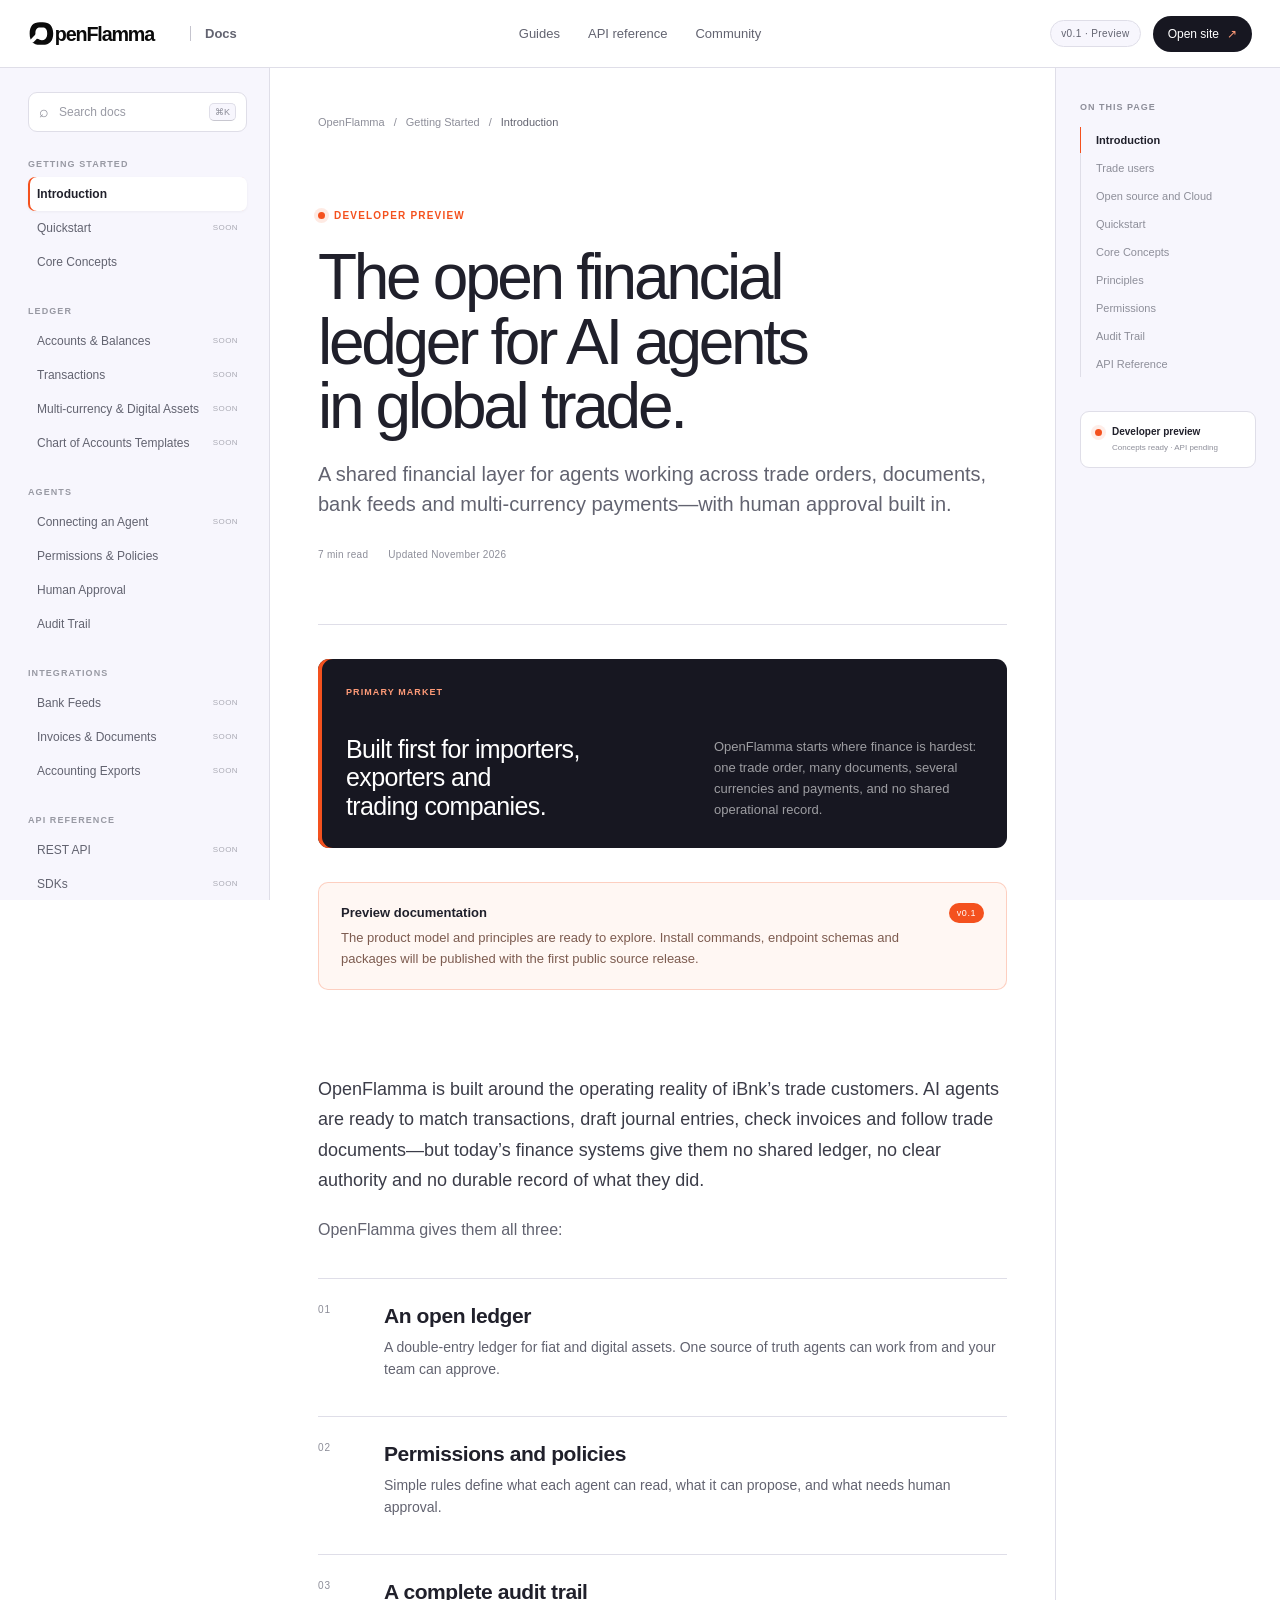
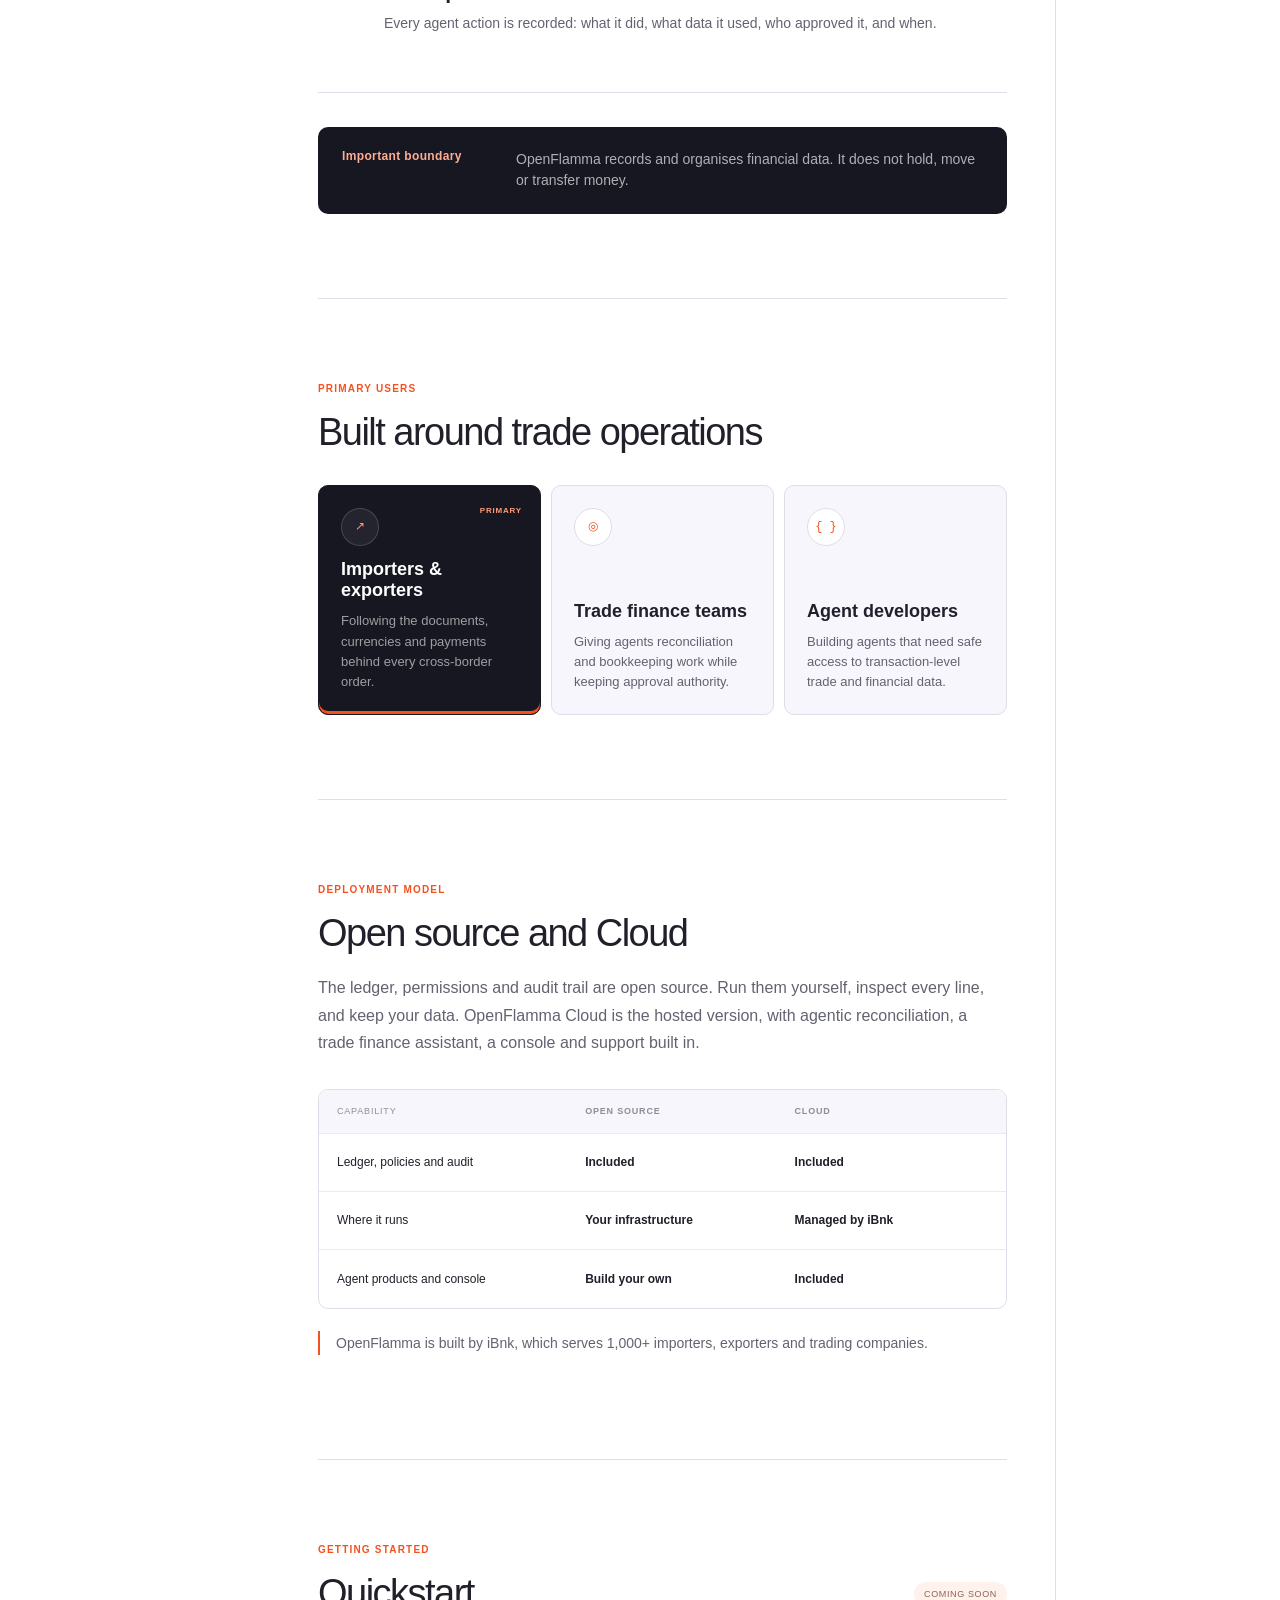
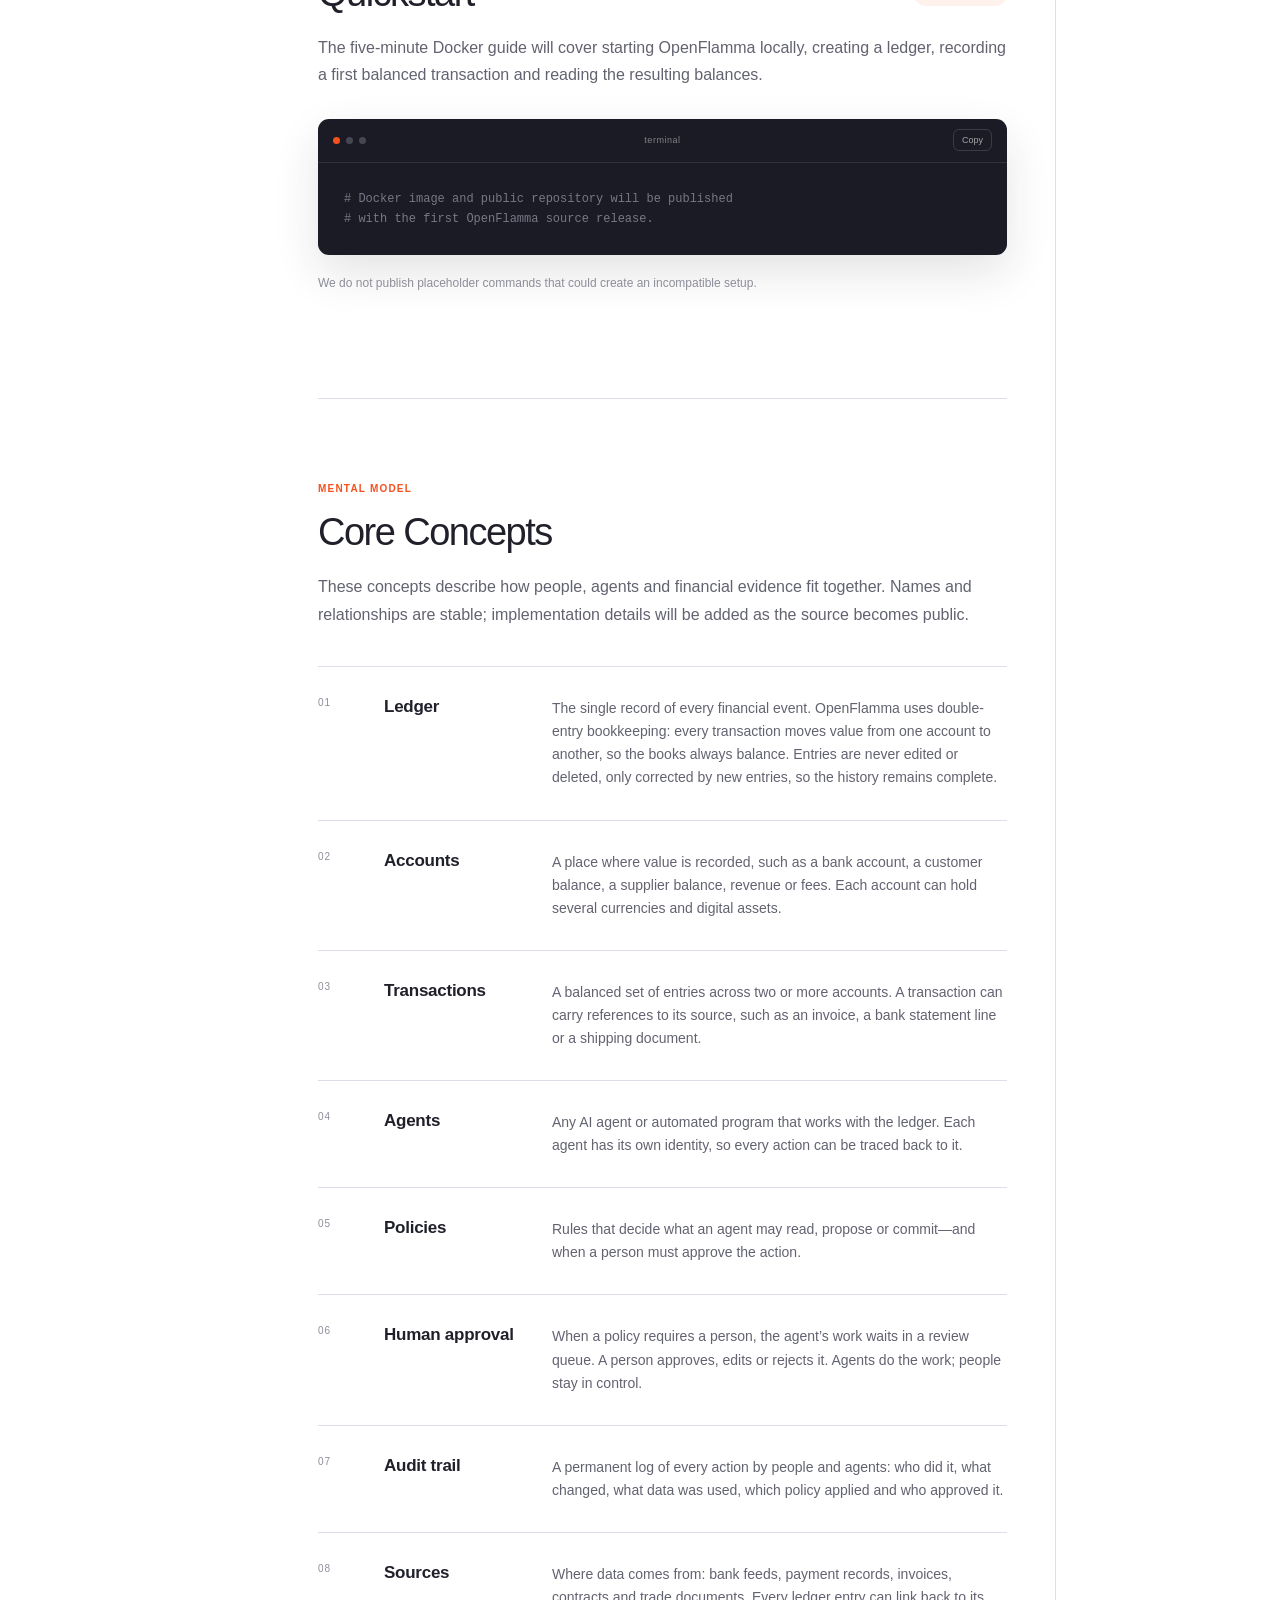
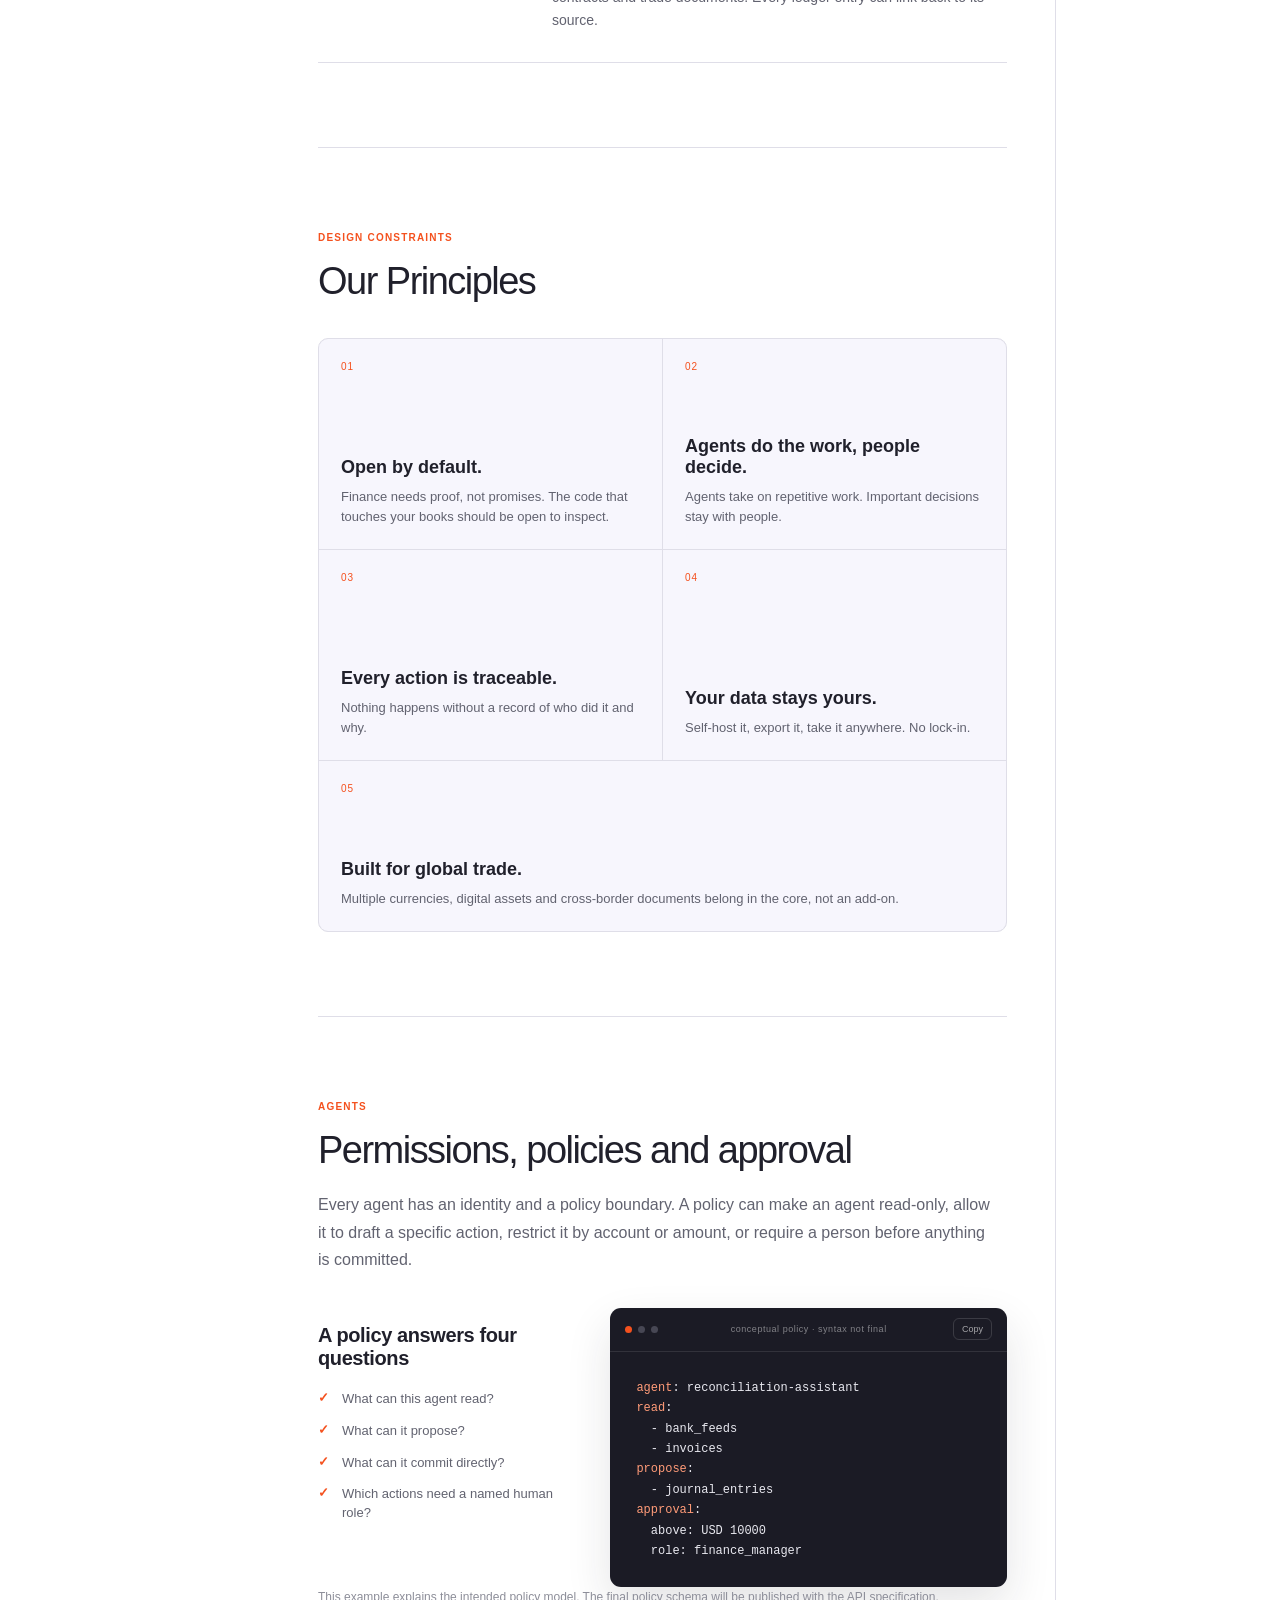
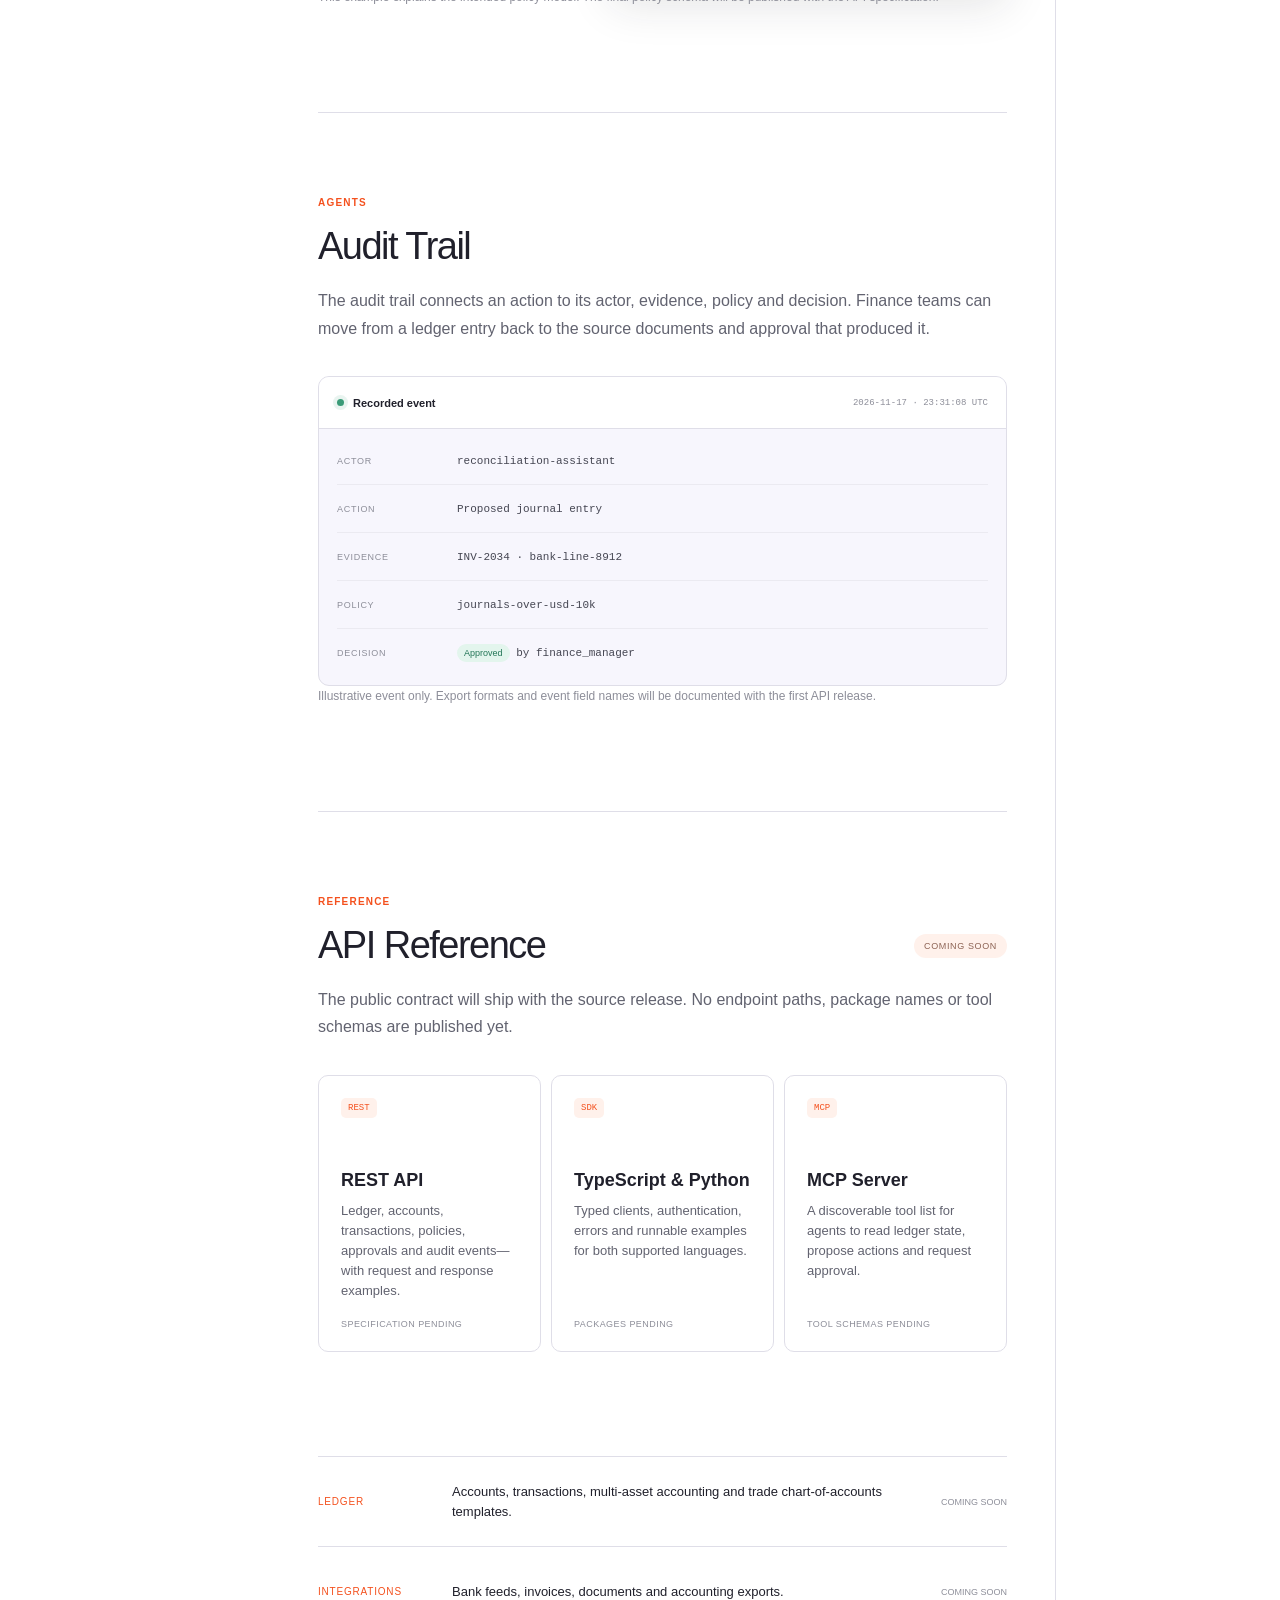
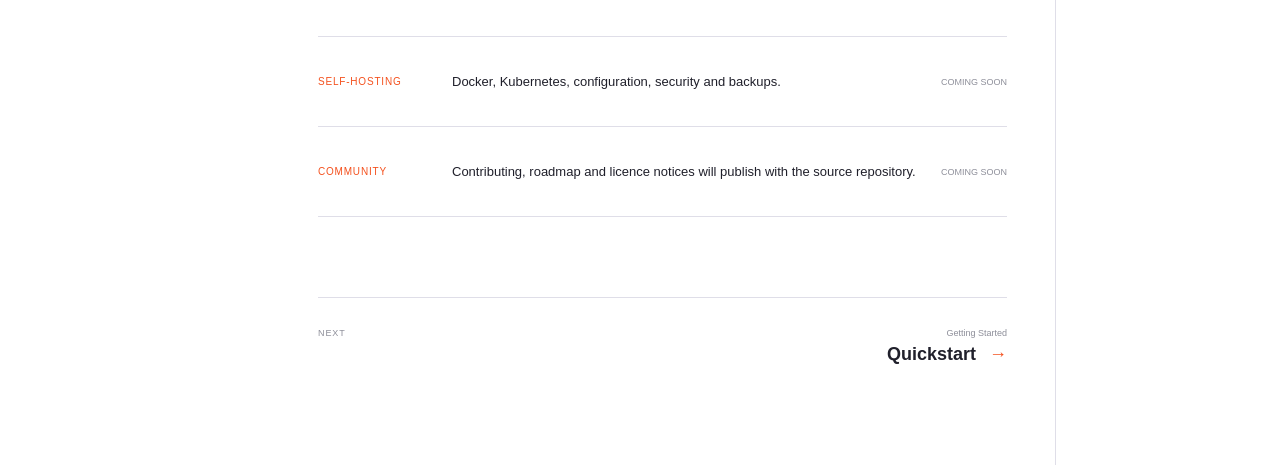
==== docs/index.html @ df3620f3 "Add files via upload" ====
<!doctype html>
<html lang="en">
<head>
  <meta charset="utf-8" />
  <meta name="viewport" content="width=device-width, initial-scale=1" />
  <meta name="description" content="OpenFlamma developer documentation for AI agents in global trade: ledger concepts, permissions, audit trails and upcoming API references." />
  <meta name="theme-color" content="#f7f6fd" />
  <title>OpenFlamma Docs — The open financial ledger for AI agents in global trade</title>
  <link rel="icon" href="../assets/openflamma-mark.svg" type="image/svg+xml" />
  <link rel="stylesheet" href="docs.css" />
</head>
<body>
  <a class="skip-link" href="#docs-main">Skip to documentation</a>

  <header class="docs-header">
    <div class="docs-brand">
      <a href="../index.html" aria-label="OpenFlamma home"><img src="../assets/openflamma-logo-black.svg" alt="OpenFlamma" /></a>
      <span>Docs</span>
    </div>
    <nav aria-label="Documentation shortcuts">
      <a href="#introduction">Guides</a>
      <a href="#api-reference">API reference</a>
      <a href="#community-note">Community</a>
    </nav>
    <div class="header-actions">
      <span class="version-pill">v0.1 · Preview</span>
      <a class="site-link" href="../index.html">Open site <span>↗</span></a>
      <button class="sidebar-toggle" type="button" aria-controls="docs-sidebar" aria-expanded="false" aria-label="Open documentation navigation"><i></i><i></i></button>
    </div>
  </header>

  <div class="docs-layout">
    <aside class="docs-sidebar" id="docs-sidebar" aria-label="Documentation navigation">
      <label class="docs-search"><span aria-hidden="true">⌕</span><input type="search" placeholder="Search docs" aria-label="Search documentation navigation" data-docs-search /><kbd>⌘K</kbd></label>
      <nav class="sidebar-nav">
        <section>
          <h2>Getting Started</h2>
          <a class="is-active" href="#introduction" data-search-item>Introduction</a>
          <a href="#quickstart" data-search-item>Quickstart <small>Soon</small></a>
          <a href="#core-concepts" data-search-item>Core Concepts</a>
        </section>
        <section>
          <h2>Ledger</h2>
          <a href="#ledger" data-search-item>Accounts &amp; Balances <small>Soon</small></a>
          <a href="#ledger" data-search-item>Transactions <small>Soon</small></a>
          <a href="#ledger" data-search-item>Multi-currency &amp; Digital Assets <small>Soon</small></a>
          <a href="#ledger" data-search-item>Chart of Accounts Templates <small>Soon</small></a>
        </section>
        <section>
          <h2>Agents</h2>
          <a href="#permissions" data-search-item>Connecting an Agent <small>Soon</small></a>
          <a href="#permissions" data-search-item>Permissions &amp; Policies</a>
          <a href="#permissions" data-search-item>Human Approval</a>
          <a href="#audit-trail" data-search-item>Audit Trail</a>
        </section>
        <section>
          <h2>Integrations</h2>
          <a href="#integrations" data-search-item>Bank Feeds <small>Soon</small></a>
          <a href="#integrations" data-search-item>Invoices &amp; Documents <small>Soon</small></a>
          <a href="#integrations" data-search-item>Accounting Exports <small>Soon</small></a>
        </section>
        <section>
          <h2>API Reference</h2>
          <a href="#api-reference" data-search-item>REST API <small>Soon</small></a>
          <a href="#api-reference" data-search-item>SDKs <small>Soon</small></a>
          <a href="#api-reference" data-search-item>MCP Server <small>Soon</small></a>
        </section>
        <section>
          <h2>Self-Hosting</h2>
          <a href="#self-hosting" data-search-item>Deployment <small>Soon</small></a>
          <a href="#self-hosting" data-search-item>Configuration <small>Soon</small></a>
          <a href="#self-hosting" data-search-item>Security <small>Soon</small></a>
        </section>
        <section id="community">
          <h2>Community</h2>
          <a href="#community-note" data-search-item>Contributing <small>Soon</small></a>
          <a href="#community-note" data-search-item>Roadmap <small>Soon</small></a>
          <a href="#community-note" data-search-item>License <small>Soon</small></a>
        </section>
      </nav>
      <p class="search-empty" hidden>No matching pages.</p>
    </aside>

    <main class="docs-main" id="docs-main">
      <article class="docs-article">
        <div class="breadcrumbs"><a href="../index.html">OpenFlamma</a><span>/</span><span>Getting Started</span><span>/</span><strong>Introduction</strong></div>

        <header class="article-hero" id="introduction">
          <div class="hero-label"><span></span> Developer preview</div>
          <h1>The open financial ledger for AI agents in global trade.</h1>
          <p>A shared financial layer for agents working across trade orders, documents, bank feeds and multi-currency payments—with human approval built in.</p>
          <div class="article-meta"><span>7 min read</span><span>Updated November 2026</span></div>
        </header>

        <aside class="trade-position" aria-label="Primary market">
          <div><span>Primary market</span><strong>Built first for importers, exporters and trading companies.</strong></div>
          <p>OpenFlamma starts where finance is hardest: one trade order, many documents, several currencies and payments, and no shared operational record.</p>
        </aside>

        <aside class="preview-note" aria-label="Preview status">
          <div><strong>Preview documentation</strong><p>The product model and principles are ready to explore. Install commands, endpoint schemas and packages will be published with the first public source release.</p></div>
          <span>v0.1</span>
        </aside>

        <section class="prose-section">
          <p class="lead">OpenFlamma is built around the operating reality of iBnk’s trade customers. AI agents are ready to match transactions, draft journal entries, check invoices and follow trade documents—but today’s finance systems give them no shared ledger, no clear authority and no durable record of what they did.</p>
          <p>OpenFlamma gives them all three:</p>
          <div class="feature-list">
            <article><span>01</span><div><h2>An open ledger</h2><p>A double-entry ledger for fiat and digital assets. One source of truth agents can work from and your team can approve.</p></div></article>
            <article><span>02</span><div><h2>Permissions and policies</h2><p>Simple rules define what each agent can read, what it can propose, and what needs human approval.</p></div></article>
            <article><span>03</span><div><h2>A complete audit trail</h2><p>Every agent action is recorded: what it did, what data it used, who approved it, and when.</p></div></article>
          </div>
          <aside class="boundary-note"><strong>Important boundary</strong><p>OpenFlamma records and organises financial data. It does not hold, move or transfer money.</p></aside>
        </section>

        <section class="prose-section" id="who-its-for">
          <div class="section-kicker">Primary users</div>
          <h2>Built around trade operations</h2>
          <div class="audience-grid">
            <article><span>↗</span><h3>Importers &amp; exporters</h3><p>Following the documents, currencies and payments behind every cross-border order.</p></article>
            <article><span>◎</span><h3>Trade finance teams</h3><p>Giving agents reconciliation and bookkeeping work while keeping approval authority.</p></article>
            <article><span>{ }</span><h3>Agent developers</h3><p>Building agents that need safe access to transaction-level trade and financial data.</p></article>
          </div>
        </section>

        <section class="prose-section" id="open-source-cloud">
          <div class="section-kicker">Deployment model</div>
          <h2>Open source and Cloud</h2>
          <p>The ledger, permissions and audit trail are open source. Run them yourself, inspect every line, and keep your data. OpenFlamma Cloud is the hosted version, with agentic reconciliation, a trade finance assistant, a console and support built in.</p>
          <div class="compare-table" role="table" aria-label="Open source and Cloud comparison">
            <div class="compare-head" role="row"><span role="columnheader">Capability</span><strong role="columnheader">Open source</strong><strong role="columnheader">Cloud</strong></div>
            <div role="row"><span role="cell">Ledger, policies and audit</span><b role="cell">Included</b><b role="cell">Included</b></div>
            <div role="row"><span role="cell">Where it runs</span><b role="cell">Your infrastructure</b><b role="cell">Managed by iBnk</b></div>
            <div role="row"><span role="cell">Agent products and console</span><b role="cell">Build your own</b><b role="cell">Included</b></div>
          </div>
          <p class="origin-note">OpenFlamma is built by iBnk, which serves 1,000+ importers, exporters and trading companies.</p>
        </section>

        <section class="prose-section coming-section" id="quickstart">
          <div class="section-kicker">Getting Started</div>
          <div class="heading-with-status"><h2>Quickstart</h2><span>Coming soon</span></div>
          <p>The five-minute Docker guide will cover starting OpenFlamma locally, creating a ledger, recording a first balanced transaction and reading the resulting balances.</p>
          <div class="code-window">
            <div class="code-topbar"><span><i></i><i></i><i></i></span><small>terminal</small><button type="button" data-copy-code>Copy</button></div>
            <pre><code><span class="code-comment"># Docker image and public repository will be published</span>
<span class="code-comment"># with the first OpenFlamma source release.</span></code></pre>
          </div>
          <p class="inline-note">We do not publish placeholder commands that could create an incompatible setup.</p>
        </section>

        <section class="prose-section" id="core-concepts">
          <div class="section-kicker">Mental model</div>
          <h2>Core Concepts</h2>
          <p>These concepts describe how people, agents and financial evidence fit together. Names and relationships are stable; implementation details will be added as the source becomes public.</p>
          <div class="concept-list">
            <article><span>01</span><div><h3>Ledger</h3><p>The single record of every financial event. OpenFlamma uses double-entry bookkeeping: every transaction moves value from one account to another, so the books always balance. Entries are never edited or deleted, only corrected by new entries, so the history remains complete.</p></div></article>
            <article><span>02</span><div><h3>Accounts</h3><p>A place where value is recorded, such as a bank account, a customer balance, a supplier balance, revenue or fees. Each account can hold several currencies and digital assets.</p></div></article>
            <article><span>03</span><div><h3>Transactions</h3><p>A balanced set of entries across two or more accounts. A transaction can carry references to its source, such as an invoice, a bank statement line or a shipping document.</p></div></article>
            <article><span>04</span><div><h3>Agents</h3><p>Any AI agent or automated program that works with the ledger. Each agent has its own identity, so every action can be traced back to it.</p></div></article>
            <article><span>05</span><div><h3>Policies</h3><p>Rules that decide what an agent may read, propose or commit—and when a person must approve the action.</p></div></article>
            <article><span>06</span><div><h3>Human approval</h3><p>When a policy requires a person, the agent’s work waits in a review queue. A person approves, edits or rejects it. Agents do the work; people stay in control.</p></div></article>
            <article><span>07</span><div><h3>Audit trail</h3><p>A permanent log of every action by people and agents: who did it, what changed, what data was used, which policy applied and who approved it.</p></div></article>
            <article><span>08</span><div><h3>Sources</h3><p>Where data comes from: bank feeds, payment records, invoices, contracts and trade documents. Every ledger entry can link back to its source.</p></div></article>
          </div>
        </section>

        <section class="prose-section" id="principles">
          <div class="section-kicker">Design constraints</div>
          <h2>Our Principles</h2>
          <ol class="principles-list">
            <li><span>01</span><div><h3>Open by default.</h3><p>Finance needs proof, not promises. The code that touches your books should be open to inspect.</p></div></li>
            <li><span>02</span><div><h3>Agents do the work, people decide.</h3><p>Agents take on repetitive work. Important decisions stay with people.</p></div></li>
            <li><span>03</span><div><h3>Every action is traceable.</h3><p>Nothing happens without a record of who did it and why.</p></div></li>
            <li><span>04</span><div><h3>Your data stays yours.</h3><p>Self-host it, export it, take it anywhere. No lock-in.</p></div></li>
            <li><span>05</span><div><h3>Built for global trade.</h3><p>Multiple currencies, digital assets and cross-border documents belong in the core, not an add-on.</p></div></li>
          </ol>
        </section>

        <section class="prose-section" id="permissions">
          <div class="section-kicker">Agents</div>
          <h2>Permissions, policies and approval</h2>
          <p>Every agent has an identity and a policy boundary. A policy can make an agent read-only, allow it to draft a specific action, restrict it by account or amount, or require a person before anything is committed.</p>
          <div class="policy-layout">
            <div><h3>A policy answers four questions</h3><ul class="check-list"><li>What can this agent read?</li><li>What can it propose?</li><li>What can it commit directly?</li><li>Which actions need a named human role?</li></ul></div>
            <div class="code-window policy-code">
              <div class="code-topbar"><span><i></i><i></i><i></i></span><small>conceptual policy · syntax not final</small><button type="button" data-copy-code>Copy</button></div>
              <pre><code><span class="code-key">agent</span>: reconciliation-assistant
<span class="code-key">read</span>:
  - bank_feeds
  - invoices
<span class="code-key">propose</span>:
  - journal_entries
<span class="code-key">approval</span>:
  above: USD 10000
  role: finance_manager</code></pre>
            </div>
          </div>
          <p class="inline-note">This example explains the intended policy model. The final policy schema will be published with the API specification.</p>
        </section>

        <section class="prose-section" id="audit-trail">
          <div class="section-kicker">Agents</div>
          <h2>Audit Trail</h2>
          <p>The audit trail connects an action to its actor, evidence, policy and decision. Finance teams can move from a ledger entry back to the source documents and approval that produced it.</p>
          <div class="audit-event" aria-label="Illustrative audit event">
            <div class="audit-event-head"><span><i></i> Recorded event</span><time>2026-11-17 · 23:31:08 UTC</time></div>
            <dl>
              <div><dt>Actor</dt><dd>reconciliation-assistant</dd></div>
              <div><dt>Action</dt><dd>Proposed journal entry</dd></div>
              <div><dt>Evidence</dt><dd>INV-2034 · bank-line-8912</dd></div>
              <div><dt>Policy</dt><dd>journals-over-usd-10k</dd></div>
              <div><dt>Decision</dt><dd><span>Approved</span> by finance_manager</dd></div>
            </dl>
          </div>
          <p class="inline-note">Illustrative event only. Export formats and event field names will be documented with the first API release.</p>
        </section>

        <section class="prose-section coming-section" id="api-reference">
          <div class="section-kicker">Reference</div>
          <div class="heading-with-status"><h2>API Reference</h2><span>Coming soon</span></div>
          <p>The public contract will ship with the source release. No endpoint paths, package names or tool schemas are published yet.</p>
          <div class="reference-grid">
            <article><span>REST</span><h3>REST API</h3><p>Ledger, accounts, transactions, policies, approvals and audit events—with request and response examples.</p><small>Specification pending</small></article>
            <article><span>SDK</span><h3>TypeScript &amp; Python</h3><p>Typed clients, authentication, errors and runnable examples for both supported languages.</p><small>Packages pending</small></article>
            <article><span>MCP</span><h3>MCP Server</h3><p>A discoverable tool list for agents to read ledger state, propose actions and request approval.</p><small>Tool schemas pending</small></article>
          </div>
        </section>

        <section class="future-index" aria-label="Upcoming documentation">
          <div id="ledger"><span>Ledger</span><strong>Accounts, transactions, multi-asset accounting and trade chart-of-accounts templates.</strong><small>Coming soon</small></div>
          <div id="integrations"><span>Integrations</span><strong>Bank feeds, invoices, documents and accounting exports.</strong><small>Coming soon</small></div>
          <div id="self-hosting"><span>Self-Hosting</span><strong>Docker, Kubernetes, configuration, security and backups.</strong><small>Coming soon</small></div>
          <div id="community-note"><span>Community</span><strong>Contributing, roadmap and licence notices will publish with the source repository.</strong><small>Coming soon</small></div>
        </section>

        <nav class="article-next" aria-label="Next documentation page"><span>Next</span><a href="#quickstart"><small>Getting Started</small><strong>Quickstart <b>→</b></strong></a></nav>
      </article>
    </main>

    <aside class="page-toc" aria-label="On this page">
      <h2>On this page</h2>
      <nav><a class="is-active" href="#introduction">Introduction</a><a href="#who-its-for">Trade users</a><a href="#open-source-cloud">Open source and Cloud</a><a href="#quickstart">Quickstart</a><a href="#core-concepts">Core Concepts</a><a href="#principles">Principles</a><a href="#permissions">Permissions</a><a href="#audit-trail">Audit Trail</a><a href="#api-reference">API Reference</a></nav>
      <div class="toc-status"><span></span><div><strong>Developer preview</strong><small>Concepts ready · API pending</small></div></div>
    </aside>
  </div>

  <script src="docs.js"></script>
</body>
</html>
---- docs/docs.css ----
:root {
  --ink:#20202b;
  --subdued:#626370;
  --muted:#8d8e99;
  --line:#dfdee8;
  --line-soft:#ebeaf1;
  --paper:#ffffff;
  --wash:#f7f6fd;
  --panel:#f0eff7;
  --night:#171721;
  --orange:#f4511e;
  --green:#3b9b78;
  --max:1480px;
  --header:68px;
  --ease:cubic-bezier(.2,0,0,1);
}

* { box-sizing:border-box; }
html { scroll-behavior:smooth; scroll-padding-top:92px; }
body { margin:0; color:var(--ink); background:var(--paper); font-family:Inter,"Helvetica Neue",Arial,sans-serif; -webkit-font-smoothing:antialiased; }
a { color:inherit; text-decoration:none; }
button,input { font:inherit; }
img { display:block; max-width:100%; }
.skip-link { position:fixed; z-index:1000; left:18px; top:-70px; padding:10px 16px; color:white; background:var(--night); border-radius:8px; transition:top .2s; }
.skip-link:focus { top:12px; }
a:focus-visible,button:focus-visible,input:focus-visible { outline:2px solid var(--orange); outline-offset:3px; }

.docs-header { position:sticky; z-index:100; top:0; height:var(--header); padding:0 28px; display:grid; grid-template-columns:1fr auto 1fr; align-items:center; border-bottom:1px solid var(--line); background:rgba(255,255,255,.92); backdrop-filter:blur(18px); }
.docs-brand { display:flex; align-items:center; gap:14px; }
.docs-brand a { display:block; }
.docs-brand img { width:148px; }
.docs-brand > span { padding-left:14px; border-left:1px solid #c5c4ce; color:var(--subdued); font-size:13px; font-weight:550; }
.docs-header > nav { display:flex; align-items:center; gap:28px; color:var(--subdued); font-size:13px; }
.docs-header > nav a { transition:color .18s; }
.docs-header > nav a:hover { color:var(--ink); }
.header-actions { justify-self:end; display:flex; align-items:center; gap:12px; }
.version-pill { padding:7px 10px; border:1px solid var(--line); border-radius:99px; color:var(--subdued); background:var(--wash); font-size:10px; letter-spacing:.04em; }
.site-link { min-height:36px; padding:0 15px; display:inline-flex; align-items:center; gap:8px; border-radius:99px; color:white; background:var(--night); font-size:12px; transition:transform .14s,background-color .14s; }
.site-link:hover { transform:translateY(-1px); background:#292935; }
.site-link span { color:#ff9b78; }
.sidebar-toggle { display:none; width:40px; height:40px; padding:0; border:0; border-radius:50%; background:var(--wash); }
.sidebar-toggle i { display:block; width:17px; height:1px; margin:5px auto; background:var(--ink); transition:transform .2s; }

.docs-layout { width:min(var(--max),100%); min-height:calc(100vh - var(--header)); margin:0 auto; display:grid; grid-template-columns:270px minmax(0,1fr) 224px; }
.docs-sidebar { position:sticky; top:var(--header); height:calc(100vh - var(--header)); overflow-y:auto; padding:24px 22px 56px 28px; border-right:1px solid var(--line); background:var(--wash); scrollbar-width:thin; }
.docs-search { height:40px; padding:0 10px; display:flex; align-items:center; gap:8px; border:1px solid var(--line); border-radius:9px; background:white; color:var(--muted); }
.docs-search input { min-width:0; width:100%; border:0; outline:0; color:var(--ink); background:transparent; font-size:12px; }
.docs-search input::placeholder { color:#9a9ba5; }
.docs-search kbd { padding:3px 5px; border:1px solid var(--line); border-bottom-color:#c8c7d0; border-radius:5px; color:var(--muted); background:var(--wash); font-family:inherit; font-size:9px; }
.sidebar-nav { margin-top:28px; }
.sidebar-nav section + section { margin-top:28px; }
.sidebar-nav h2 { margin:0 0 8px; color:#9899a3; font-size:9px; line-height:1; letter-spacing:.12em; text-transform:uppercase; font-weight:650; }
.sidebar-nav a { min-height:34px; padding:7px 9px; display:flex; align-items:center; justify-content:space-between; gap:8px; border-radius:7px; color:var(--subdued); font-size:12px; line-height:1.35; transition:color .15s,background-color .15s; }
.sidebar-nav a:hover { color:var(--ink); background:#ecebf3; }
.sidebar-nav a.is-active { color:var(--ink); background:white; box-shadow:inset 2px 0 var(--orange),0 1px 3px rgba(32,32,43,.05); font-weight:550; }
.sidebar-nav a small { flex:0 0 auto; color:#aaaab4; font-size:8px; letter-spacing:.05em; text-transform:uppercase; }
.sidebar-nav a[hidden] { display:none; }
.sidebar-nav section.is-empty { display:none; }
.search-empty { margin:20px 8px; color:var(--muted); font-size:12px; }

.docs-main { min-width:0; border-right:1px solid var(--line); }
.docs-article { width:min(790px,calc(100% - 96px)); margin:0 auto; padding:48px 0 100px; }
.breadcrumbs { display:flex; align-items:center; gap:9px; color:var(--muted); font-size:11px; }
.breadcrumbs a:hover { color:var(--ink); }
.breadcrumbs strong { color:var(--subdued); font-weight:500; }
.article-hero { padding:82px 0 64px; border-bottom:1px solid var(--line); }
.hero-label,.section-kicker { color:var(--orange); font-size:10px; font-weight:650; letter-spacing:.12em; text-transform:uppercase; }
.hero-label { display:flex; align-items:center; gap:9px; }
.hero-label span { width:7px; height:7px; border-radius:50%; background:var(--orange); box-shadow:0 0 0 4px rgba(244,81,30,.12); }
.article-hero h1 { max-width:750px; margin:24px 0 20px; font-size:clamp(46px,5vw,68px); line-height:1.01; letter-spacing:-.052em; font-weight:520; text-wrap:balance; }
.article-hero > p { max-width:690px; margin:0; color:var(--subdued); font-size:20px; line-height:1.5; text-wrap:pretty; }
.article-meta { margin-top:30px; display:flex; gap:20px; color:var(--muted); font-size:10px; letter-spacing:.03em; }
.trade-position { margin:34px 0 0; padding:28px; display:grid; grid-template-columns:1.1fr .9fr; gap:44px; align-items:end; border-radius:11px; color:white; background:var(--night); box-shadow:inset 4px 0 var(--orange); }
.trade-position span,.trade-position strong { display:block; }
.trade-position span { margin-bottom:38px; color:#ff9b78; font-size:9px; font-weight:650; letter-spacing:.12em; text-transform:uppercase; }
.trade-position strong { max-width:420px; font-size:25px; line-height:1.14; letter-spacing:-.025em; font-weight:540; text-wrap:balance; }
.trade-position p { margin:0; color:rgba(255,255,255,.58); font-size:13px; line-height:1.6; }
.preview-note { margin:34px 0 0; padding:20px 22px; display:flex; justify-content:space-between; gap:24px; border:1px solid rgba(244,81,30,.24); border-radius:10px; background:#fff7f3; }
.preview-note strong { font-size:13px; }
.preview-note p { max-width:610px; margin:7px 0 0; color:#7d5c50; font-size:13px; line-height:1.55; }
.preview-note > span { align-self:flex-start; padding:5px 8px; border-radius:99px; color:white; background:var(--orange); font-size:9px; letter-spacing:.06em; }

.prose-section { padding:84px 0 10px; }
.prose-section + .prose-section { margin-top:74px; border-top:1px solid var(--line); }
.prose-section > h2,.heading-with-status h2 { margin:18px 0 20px; font-size:38px; line-height:1.08; letter-spacing:-.04em; font-weight:520; text-wrap:balance; }
.prose-section > h3 { margin:34px 0 12px; font-size:22px; letter-spacing:-.02em; }
.prose-section > p { margin:0 0 20px; color:var(--subdued); font-size:16px; line-height:1.72; text-wrap:pretty; }
.prose-section > p.lead { color:#3b3c48; font-size:18px; line-height:1.7; }
.feature-list { margin:34px 0; border-top:1px solid var(--line); }
.feature-list article { min-height:138px; padding:25px 0; display:grid; grid-template-columns:46px 1fr; gap:20px; border-bottom:1px solid var(--line); }
.feature-list article > span,.concept-list article > span { color:var(--muted); font-size:10px; letter-spacing:.1em; }
.feature-list h2 { margin:0 0 8px; font-size:21px; letter-spacing:-.02em; font-weight:560; }
.feature-list p { margin:0; color:var(--subdued); font-size:14px; line-height:1.6; }
.boundary-note { padding:22px 24px; display:grid; grid-template-columns:150px 1fr; gap:24px; border-radius:10px; color:white; background:var(--night); }
.boundary-note strong { color:#ffad92; font-size:12px; letter-spacing:.03em; }
.boundary-note p { margin:0; color:rgba(255,255,255,.66); font-size:14px; line-height:1.55; }
.audience-grid { margin-top:32px; display:grid; grid-template-columns:repeat(3,1fr); gap:10px; }
.audience-grid article { min-height:230px; padding:22px; display:flex; flex-direction:column; border:1px solid var(--line); border-radius:10px; background:var(--wash); }
.audience-grid article > span { width:38px; height:38px; display:grid; place-items:center; border:1px solid var(--line); border-radius:50%; color:var(--orange); background:white; font-family:"SFMono-Regular",Consolas,monospace; font-size:12px; }
.audience-grid article:first-child { position:relative; color:white; border-color:var(--night); background:var(--night); box-shadow:inset 0 -3px var(--orange); }
.audience-grid article:first-child::before { content:"Primary"; position:absolute; right:18px; top:20px; color:#ff9b78; font-size:8px; font-weight:650; letter-spacing:.1em; text-transform:uppercase; }
.audience-grid article:first-child > span { border-color:rgba(255,255,255,.16); color:#ff9b78; background:rgba(255,255,255,.06); }
.audience-grid article:first-child p { color:rgba(255,255,255,.58); }
.audience-grid h3 { margin:auto 0 10px; font-size:18px; font-weight:550; }
.audience-grid p { margin:0; color:var(--subdued); font-size:13px; line-height:1.55; }
.compare-table { margin:32px 0 22px; overflow:hidden; border:1px solid var(--line); border-radius:10px; }
.compare-table > div { min-height:58px; padding:0 18px; display:grid; grid-template-columns:1.2fr 1fr 1fr; align-items:center; gap:16px; border-bottom:1px solid var(--line-soft); font-size:12px; }
.compare-table > div:last-child { border:0; }
.compare-table .compare-head { min-height:44px; color:var(--muted); background:var(--wash); font-size:9px; letter-spacing:.09em; text-transform:uppercase; }
.compare-table b,.compare-table strong { font-weight:550; }
.origin-note { padding-left:16px; border-left:2px solid var(--orange); font-size:14px !important; }

.heading-with-status { display:flex; align-items:center; justify-content:space-between; gap:20px; }
.heading-with-status > span { padding:7px 10px; border-radius:99px; color:#8c6253; background:#fff1eb; font-size:9px; letter-spacing:.07em; text-transform:uppercase; }
.code-window { margin:30px 0 18px; overflow:hidden; border-radius:11px; color:#e9e9f0; background:#1b1b25; box-shadow:0 18px 45px rgba(32,32,43,.12); }
.code-topbar { height:44px; padding:0 15px; display:grid; grid-template-columns:1fr auto 1fr; align-items:center; border-bottom:1px solid rgba(255,255,255,.1); color:rgba(255,255,255,.45); }
.code-topbar > span { display:flex; gap:6px; }
.code-topbar i { width:7px; height:7px; border-radius:50%; background:#474754; }
.code-topbar i:first-child { background:var(--orange); }
.code-topbar small { font-size:9px; letter-spacing:.06em; }
.code-topbar button { justify-self:end; padding:5px 8px; border:1px solid rgba(255,255,255,.14); border-radius:6px; color:rgba(255,255,255,.6); background:transparent; font-size:9px; cursor:pointer; transition:color .15s,border-color .15s; }
.code-topbar button:hover { color:white; border-color:rgba(255,255,255,.32); }
.code-window pre { margin:0; padding:26px; overflow-x:auto; font-family:"SFMono-Regular",Consolas,"Liberation Mono",monospace; font-size:12px; line-height:1.7; }
.code-comment { color:#777887; }.code-key { color:#ff9b78; }
.inline-note { color:var(--muted) !important; font-size:12px !important; }

.concept-list { margin-top:38px; border-top:1px solid var(--line); }
.concept-list article { padding:30px 0; display:grid; grid-template-columns:48px 150px 1fr; gap:18px; border-bottom:1px solid var(--line); }
.concept-list article > div { display:contents; }
.concept-list h3 { margin:0; font-size:17px; letter-spacing:-.015em; font-weight:570; }
.concept-list p { margin:0; color:var(--subdued); font-size:14px; line-height:1.65; }
.principles-list { list-style:none; margin:36px 0 0; padding:0; display:grid; grid-template-columns:1fr 1fr; gap:1px; overflow:hidden; border:1px solid var(--line); border-radius:10px; background:var(--line); }
.principles-list li { min-height:210px; padding:22px; display:flex; flex-direction:column; background:var(--wash); }
.principles-list li:last-child { grid-column:1 / -1; min-height:170px; }
.principles-list li > span { color:var(--orange); font-size:10px; letter-spacing:.1em; }
.principles-list li > div { margin-top:auto; }
.principles-list h3 { margin:0 0 9px; font-size:18px; font-weight:570; }
.principles-list p { margin:0; color:var(--subdued); font-size:13px; line-height:1.55; }
.policy-layout { margin-top:34px; display:grid; grid-template-columns:.8fr 1.2fr; gap:28px; align-items:start; }
.policy-layout > div:first-child { padding-top:16px; }
.policy-layout h3 { margin:0 0 20px; font-size:20px; letter-spacing:-.02em; }
.check-list { list-style:none; margin:0; padding:0; display:grid; gap:13px; }
.check-list li { position:relative; padding-left:24px; color:var(--subdued); font-size:13px; line-height:1.45; }
.check-list li::before { content:"✓"; position:absolute; left:0; top:-1px; color:var(--orange); font-weight:700; }
.policy-code { margin:0; }
.audit-event { margin-top:34px; overflow:hidden; border:1px solid var(--line); border-radius:11px; background:var(--wash); }
.audit-event-head { min-height:52px; padding:0 18px; display:flex; align-items:center; justify-content:space-between; gap:20px; border-bottom:1px solid var(--line); background:white; }
.audit-event-head span { display:flex; align-items:center; gap:9px; font-size:11px; font-weight:550; }
.audit-event-head i { width:7px; height:7px; border-radius:50%; background:var(--green); box-shadow:0 0 0 4px rgba(59,155,120,.11); }
.audit-event-head time { color:var(--muted); font-size:9px; font-family:"SFMono-Regular",Consolas,monospace; }
.audit-event dl { margin:0; padding:8px 18px; }
.audit-event dl > div { min-height:48px; display:grid; grid-template-columns:120px 1fr; align-items:center; border-bottom:1px solid var(--line-soft); }
.audit-event dl > div:last-child { border:0; }
.audit-event dt { color:var(--muted); font-size:9px; letter-spacing:.08em; text-transform:uppercase; }
.audit-event dd { margin:0; color:#454652; font-family:"SFMono-Regular",Consolas,monospace; font-size:11px; }
.audit-event dd span { padding:4px 7px; border-radius:99px; color:#237657; background:#e3f5ed; font-family:Inter,sans-serif; font-size:9px; }
.reference-grid { margin-top:34px; display:grid; grid-template-columns:repeat(3,1fr); gap:10px; }
.reference-grid article { min-height:250px; padding:22px; display:flex; flex-direction:column; border:1px solid var(--line); border-radius:10px; }
.reference-grid article > span { width:max-content; padding:5px 7px; border-radius:5px; color:var(--orange); background:#fff1eb; font-family:"SFMono-Regular",Consolas,monospace; font-size:9px; }
.reference-grid h3 { margin:52px 0 10px; font-size:18px; font-weight:560; }
.reference-grid p { margin:0; color:var(--subdued); font-size:13px; line-height:1.55; }
.reference-grid small { margin-top:auto; padding-top:18px; color:var(--muted); font-size:9px; letter-spacing:.05em; text-transform:uppercase; }
.future-index { margin-top:94px; border-top:1px solid var(--line); }
.future-index > div { min-height:90px; padding:20px 0; display:grid; grid-template-columns:110px 1fr auto; align-items:center; gap:24px; border-bottom:1px solid var(--line); }
.future-index span { color:var(--orange); font-size:10px; letter-spacing:.08em; text-transform:uppercase; }
.future-index strong { font-size:13px; line-height:1.5; font-weight:500; }
.future-index small { color:var(--muted); font-size:9px; text-transform:uppercase; }
.article-next { margin-top:80px; padding-top:30px; display:grid; grid-template-columns:90px 1fr; border-top:1px solid var(--line); }
.article-next > span { color:var(--muted); font-size:9px; letter-spacing:.1em; text-transform:uppercase; }
.article-next a { justify-self:end; text-align:right; }
.article-next small,.article-next strong { display:block; }
.article-next small { margin-bottom:6px; color:var(--muted); font-size:9px; }
.article-next strong { font-size:18px; font-weight:560; }
.article-next b { margin-left:8px; color:var(--orange); }

.page-toc { position:sticky; top:var(--header); height:calc(100vh - var(--header)); padding:34px 24px; background:var(--wash); }
.page-toc h2 { margin:0 0 15px; color:var(--muted); font-size:9px; letter-spacing:.11em; text-transform:uppercase; }
.page-toc nav { display:flex; flex-direction:column; gap:2px; border-left:1px solid var(--line); }
.page-toc nav a { margin-left:-1px; padding:7px 0 7px 15px; border-left:1px solid transparent; color:var(--muted); font-size:11px; transition:color .15s,border-color .15s; }
.page-toc nav a:hover { color:var(--ink); }
.page-toc nav a.is-active { color:var(--ink); border-color:var(--orange); font-weight:550; }
.toc-status { margin-top:34px; padding:14px; display:flex; gap:10px; border:1px solid var(--line); border-radius:9px; background:white; }
.toc-status > span { width:7px; height:7px; margin-top:3px; flex:0 0 auto; border-radius:50%; background:var(--orange); box-shadow:0 0 0 4px rgba(244,81,30,.1); }
.toc-status strong,.toc-status small { display:block; }
.toc-status strong { font-size:10px; }
.toc-status small { margin-top:5px; color:var(--muted); font-size:8px; line-height:1.4; }

@media (max-width:1200px) {
  .docs-layout { grid-template-columns:250px minmax(0,1fr); }
  .page-toc { display:none; }
  .docs-main { border-right:0; }
}

@media (max-width:860px) {
  .docs-header { padding:0 18px; grid-template-columns:1fr auto; }
  .docs-header > nav,.version-pill { display:none; }
  .docs-brand img { width:136px; }
  .sidebar-toggle { display:block; }
  .docs-layout { display:block; }
  .docs-sidebar { position:fixed; z-index:90; top:var(--header); left:0; width:min(330px,88vw); height:calc(100vh - var(--header)); transform:translateX(-102%); box-shadow:20px 0 50px rgba(32,32,43,.14); transition:transform .28s var(--ease); }
  .docs-sidebar.is-open { transform:translateX(0); }
  body.sidebar-open::after { content:""; position:fixed; z-index:80; inset:var(--header) 0 0; background:rgba(23,23,33,.3); }
  .sidebar-toggle[aria-expanded="true"] i:first-child { transform:translateY(3px) rotate(45deg); }
  .sidebar-toggle[aria-expanded="true"] i:last-child { transform:translateY(-3px) rotate(-45deg); }
  .docs-article { width:min(720px,calc(100% - 48px)); padding-top:34px; }
  .article-hero { padding-top:64px; }
}

@media (max-width:620px) {
  :root { --header:62px; }
  .docs-header { height:var(--header); }
  .docs-brand img { width:118px; }
  .docs-brand > span { padding-left:10px; font-size:11px; }
  .site-link { display:none; }
  .docs-article { width:calc(100% - 32px); padding-bottom:70px; }
  .breadcrumbs { overflow:hidden; white-space:nowrap; }
  .article-hero { padding:50px 0; }
  .article-hero h1 { font-size:42px; }
  .article-hero > p { font-size:17px; }
  .article-meta { flex-direction:column; gap:7px; }
  .preview-note { align-items:flex-start; flex-direction:column-reverse; }
  .trade-position { grid-template-columns:1fr; gap:24px; }
  .trade-position span { margin-bottom:26px; }
  .prose-section { padding-top:64px; }
  .prose-section + .prose-section { margin-top:54px; }
  .prose-section > h2,.heading-with-status h2 { font-size:32px; }
  .feature-list article { grid-template-columns:32px 1fr; }
  .boundary-note { grid-template-columns:1fr; gap:10px; }
  .audience-grid,.reference-grid,.policy-layout { grid-template-columns:1fr; }
  .audience-grid article { min-height:190px; }
  .compare-table { overflow-x:auto; }
  .compare-table > div { min-width:620px; }
  .concept-list article { grid-template-columns:32px 1fr; }
  .concept-list article > div { display:block; }
  .concept-list h3 { margin-bottom:10px; }
  .principles-list { grid-template-columns:1fr; }
  .principles-list li:last-child { grid-column:auto; min-height:210px; }
  .heading-with-status { align-items:flex-start; flex-direction:column-reverse; gap:4px; }
  .audit-event-head { align-items:flex-start; flex-direction:column; padding:16px; }
  .audit-event dl > div { grid-template-columns:1fr; gap:7px; padding:12px 0; }
  .future-index > div { grid-template-columns:1fr; gap:8px; padding:22px 0; }
  .future-index small { justify-self:start; }
  .article-next { grid-template-columns:1fr; gap:24px; }
  .article-next a { justify-self:start; text-align:left; }
}

@media (prefers-reduced-motion:reduce) {
  html { scroll-behavior:auto; }
  *,*::before,*::after { animation-duration:.01ms !important; animation-iteration-count:1 !important; transition-duration:.01ms !important; }
}
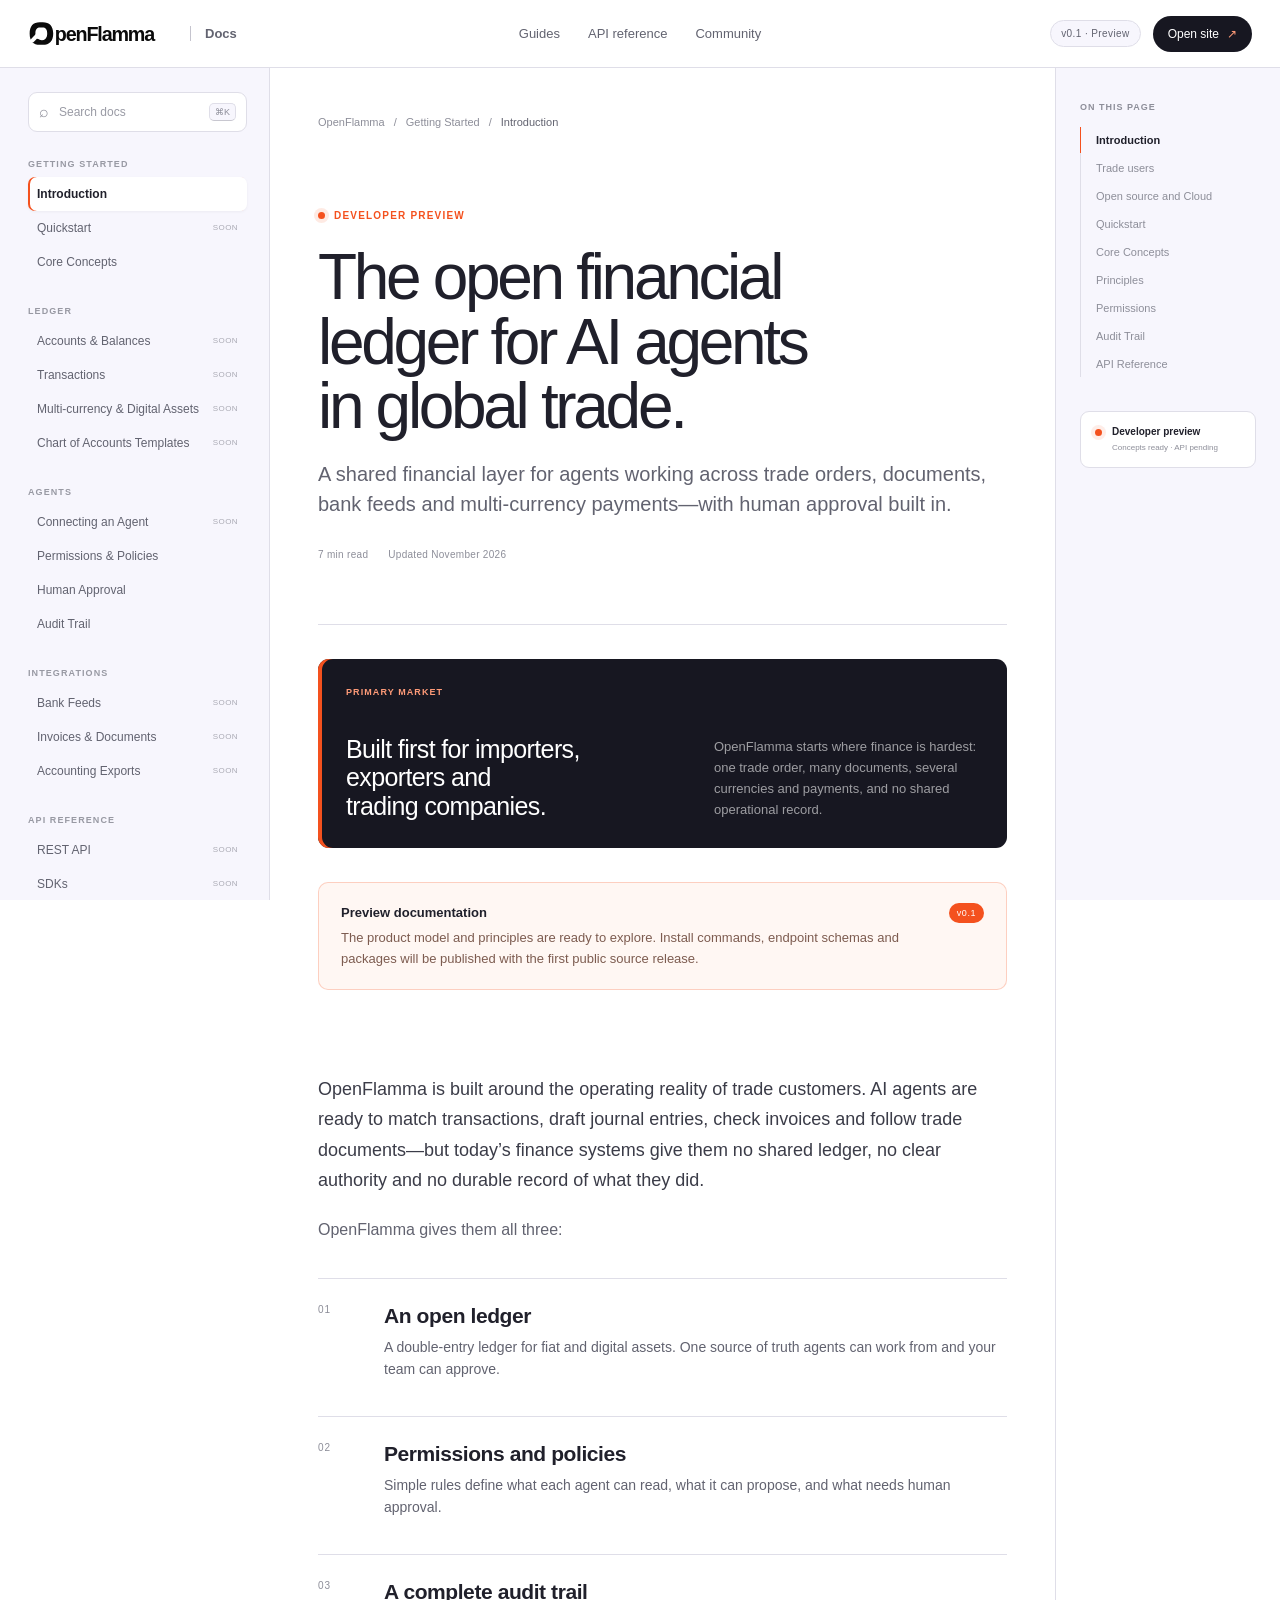
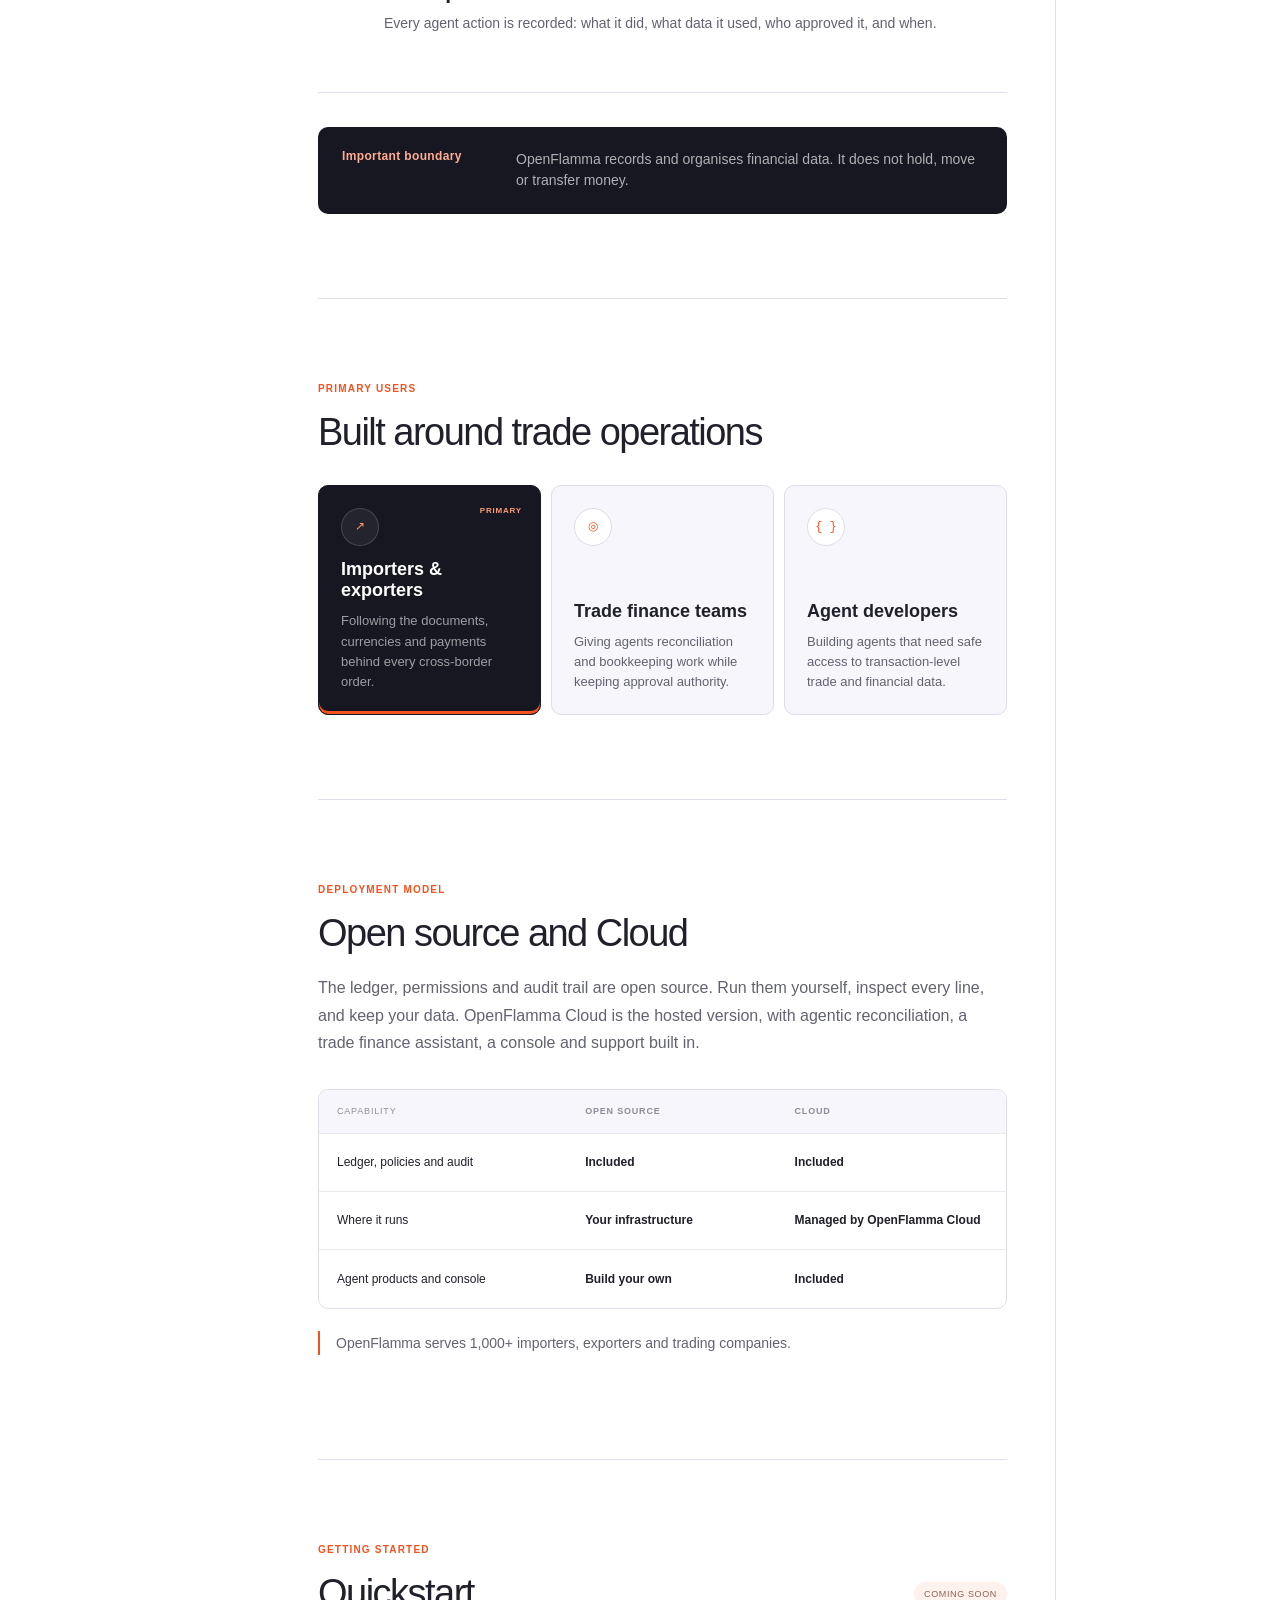
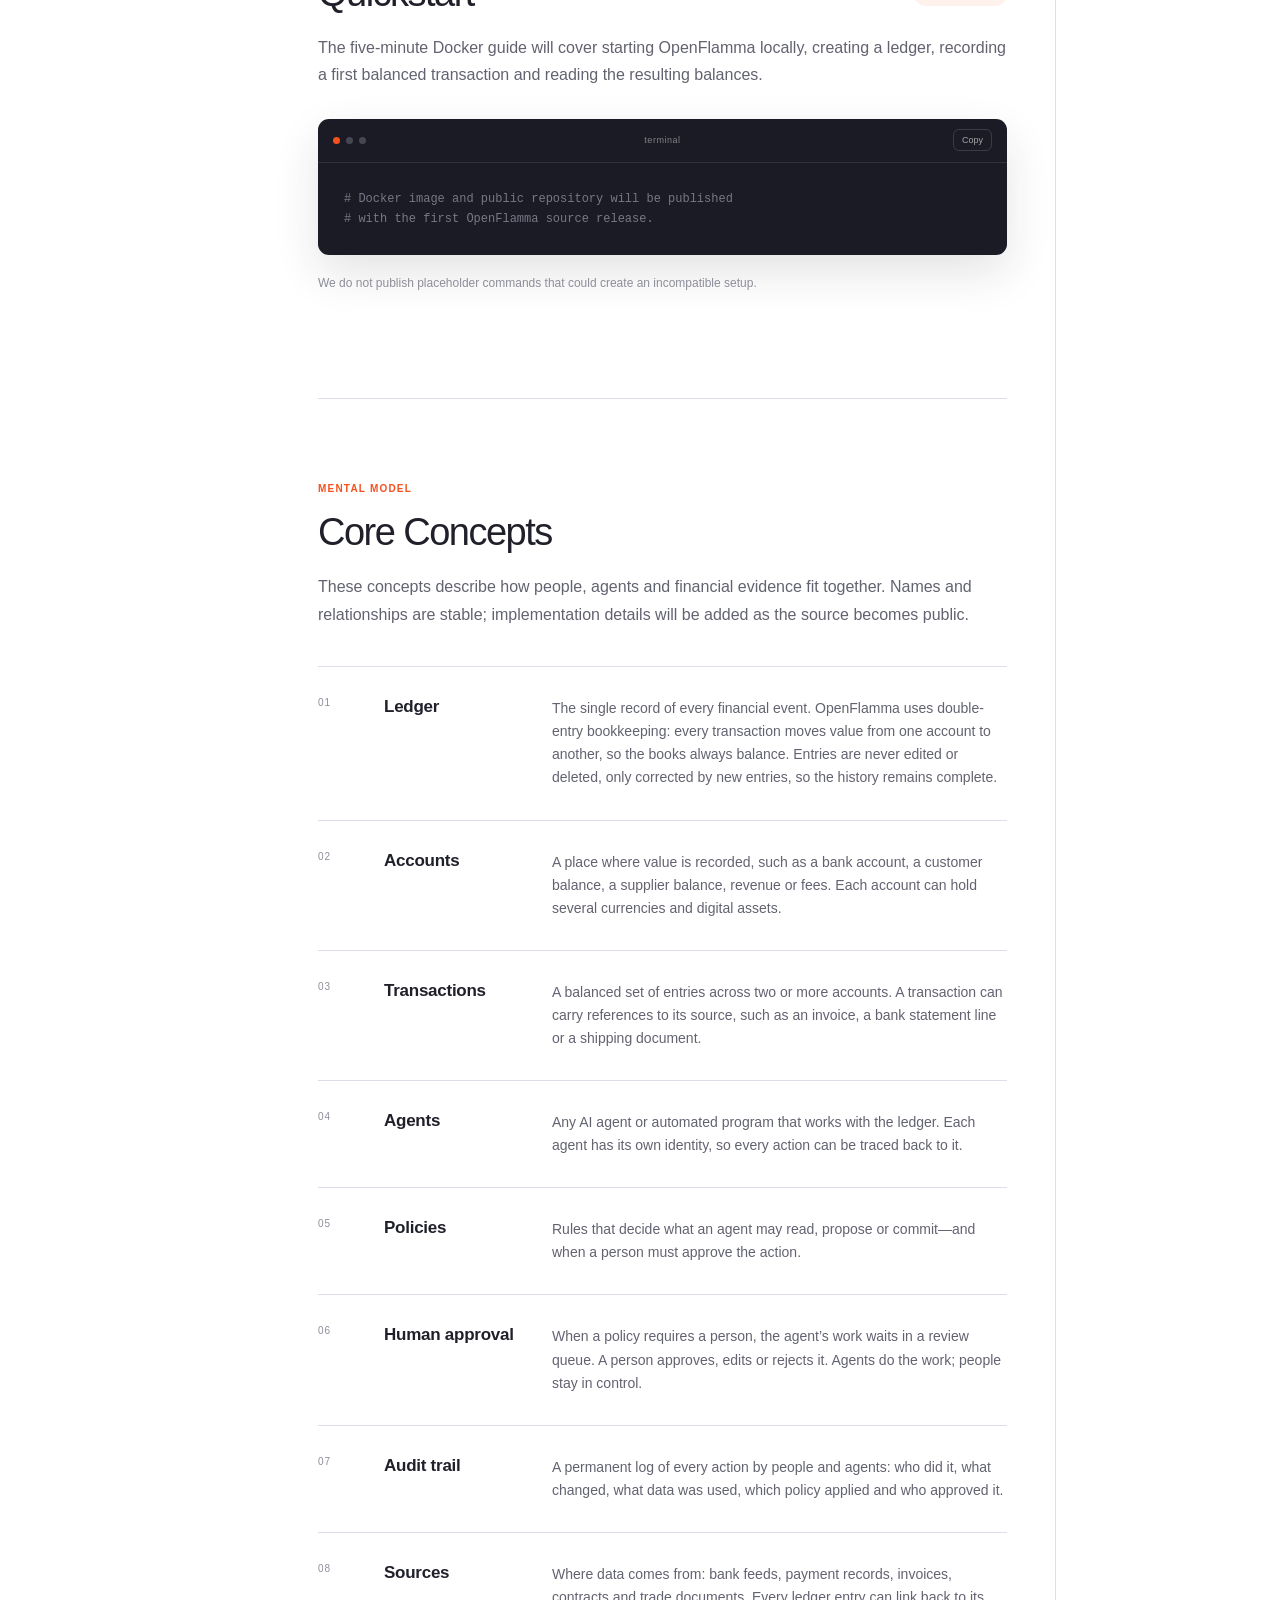
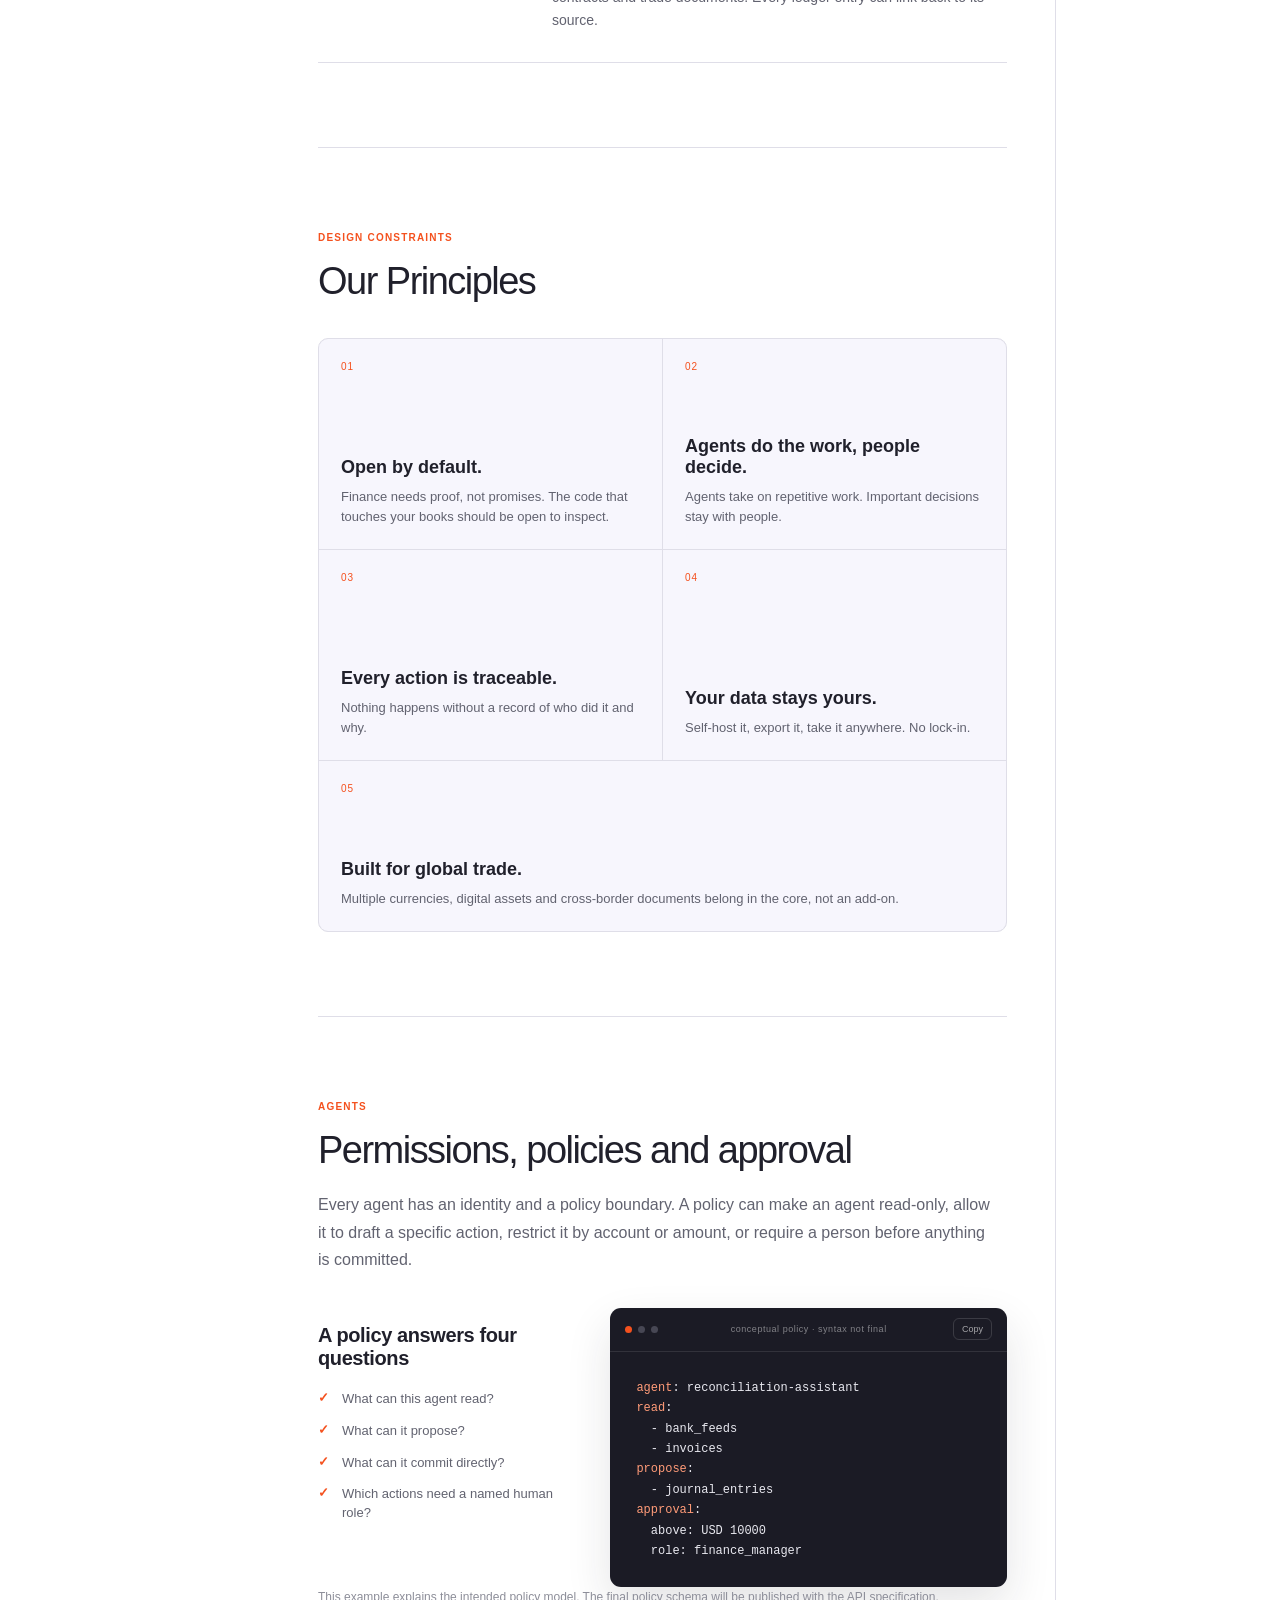
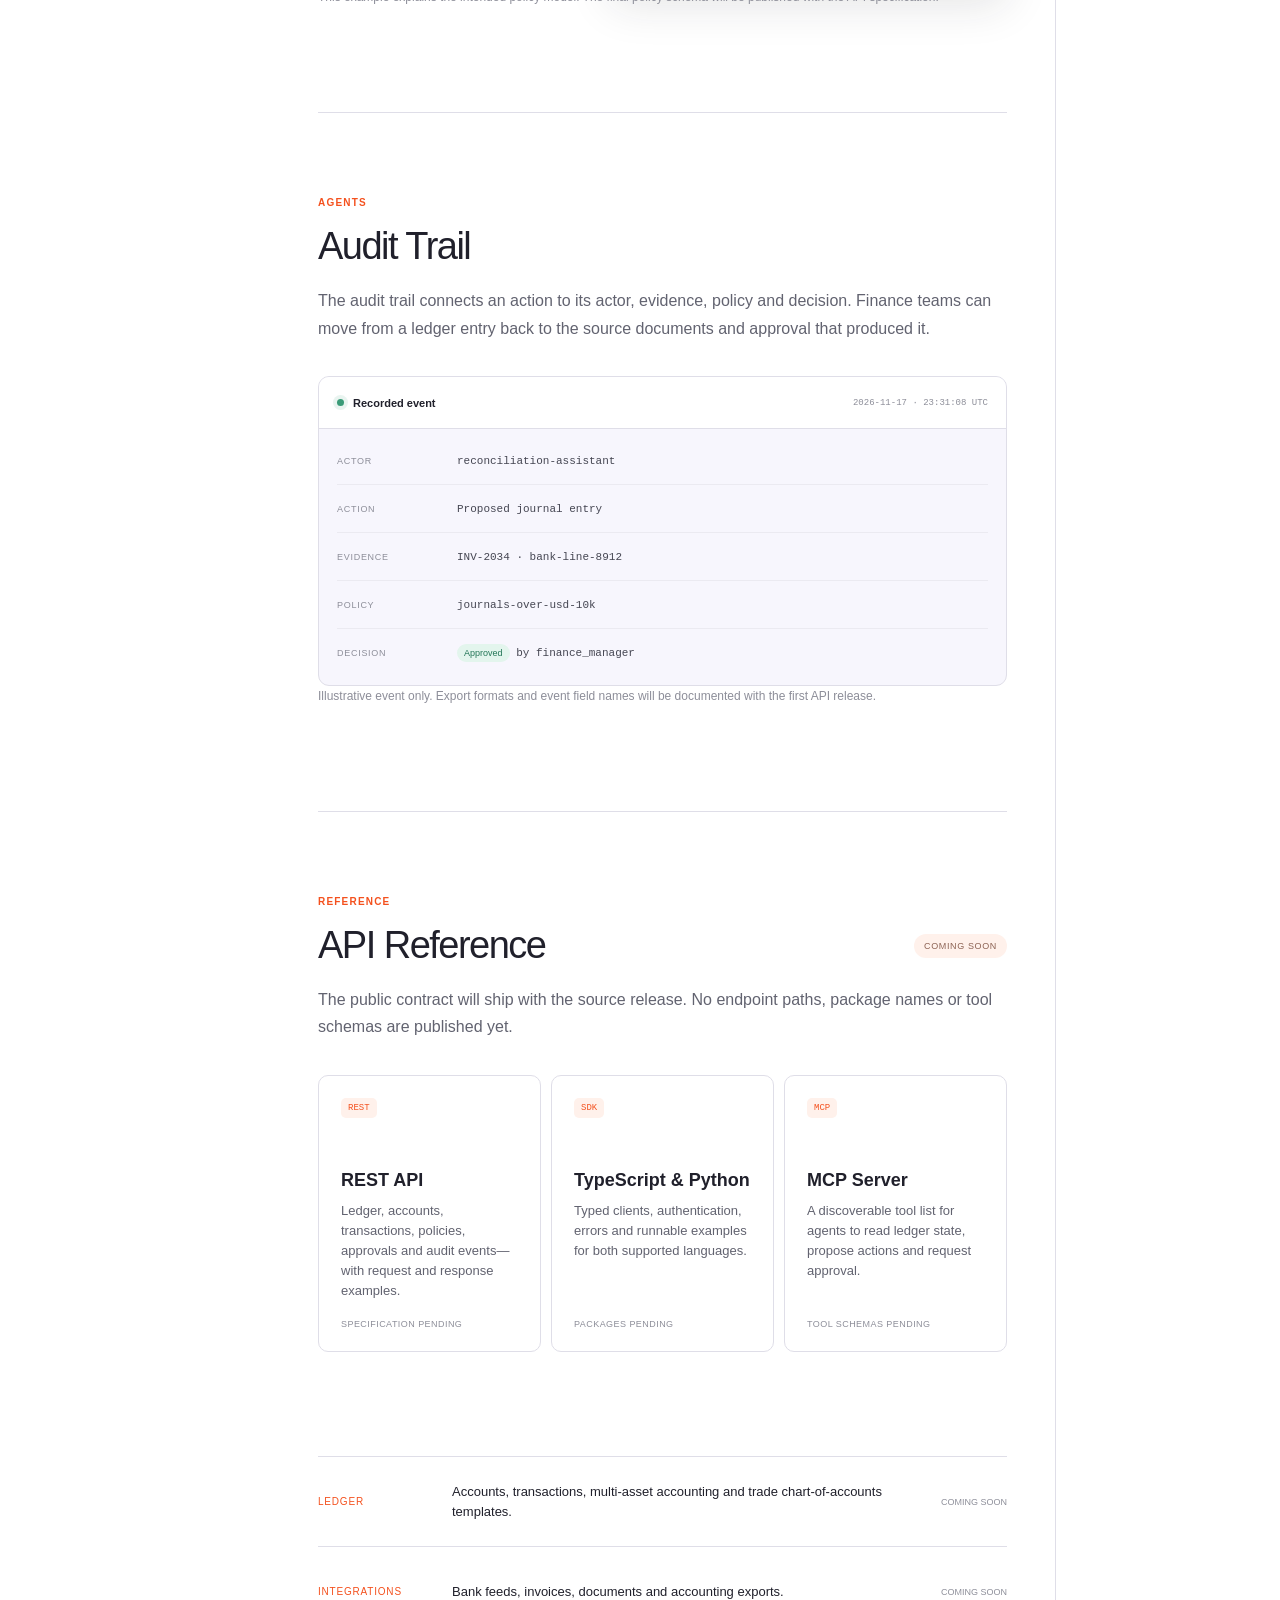
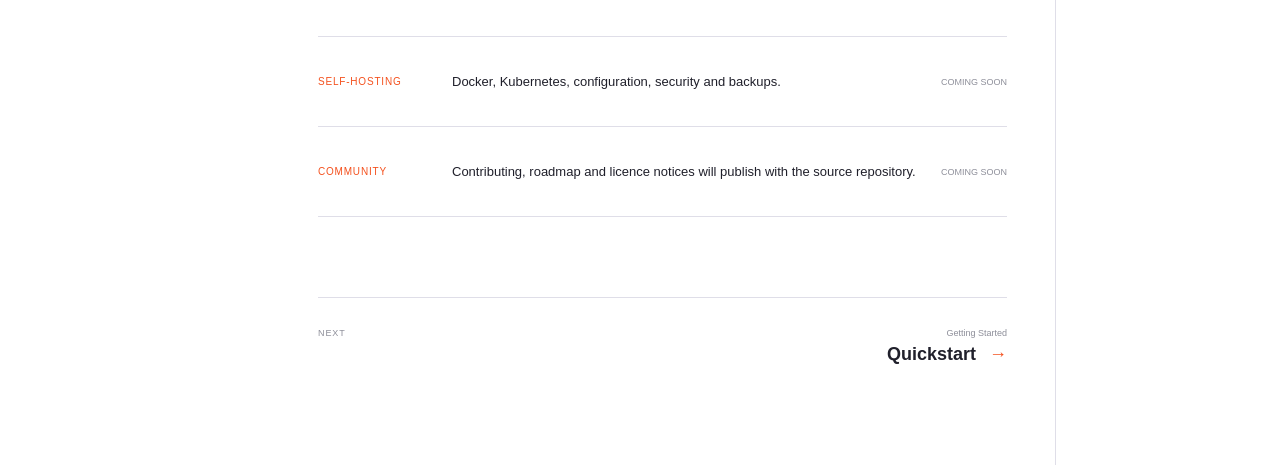
==== commit c4d91224: "Remove remaining iBnk branding" ====
--- a/docs/index.html
+++ b/docs/index.html
@@ -103,7 +103,7 @@
         </aside>
 
         <section class="prose-section">
-          <p class="lead">OpenFlamma is built around the operating reality of iBnk’s trade customers. AI agents are ready to match transactions, draft journal entries, check invoices and follow trade documents—but today’s finance systems give them no shared ledger, no clear authority and no durable record of what they did.</p>
+          <p class="lead">OpenFlamma is built around the operating reality of trade customers. AI agents are ready to match transactions, draft journal entries, check invoices and follow trade documents—but today’s finance systems give them no shared ledger, no clear authority and no durable record of what they did.</p>
           <p>OpenFlamma gives them all three:</p>
           <div class="feature-list">
             <article><span>01</span><div><h2>An open ledger</h2><p>A double-entry ledger for fiat and digital assets. One source of truth agents can work from and your team can approve.</p></div></article>
@@ -130,10 +130,10 @@
           <div class="compare-table" role="table" aria-label="Open source and Cloud comparison">
             <div class="compare-head" role="row"><span role="columnheader">Capability</span><strong role="columnheader">Open source</strong><strong role="columnheader">Cloud</strong></div>
             <div role="row"><span role="cell">Ledger, policies and audit</span><b role="cell">Included</b><b role="cell">Included</b></div>
-            <div role="row"><span role="cell">Where it runs</span><b role="cell">Your infrastructure</b><b role="cell">Managed by iBnk</b></div>
+            <div role="row"><span role="cell">Where it runs</span><b role="cell">Your infrastructure</b><b role="cell">Managed by OpenFlamma Cloud</b></div>
             <div role="row"><span role="cell">Agent products and console</span><b role="cell">Build your own</b><b role="cell">Included</b></div>
           </div>
-          <p class="origin-note">OpenFlamma is built by iBnk, which serves 1,000+ importers, exporters and trading companies.</p>
+          <p class="origin-note">OpenFlamma serves 1,000+ importers, exporters and trading companies.</p>
         </section>
 
         <section class="prose-section coming-section" id="quickstart">
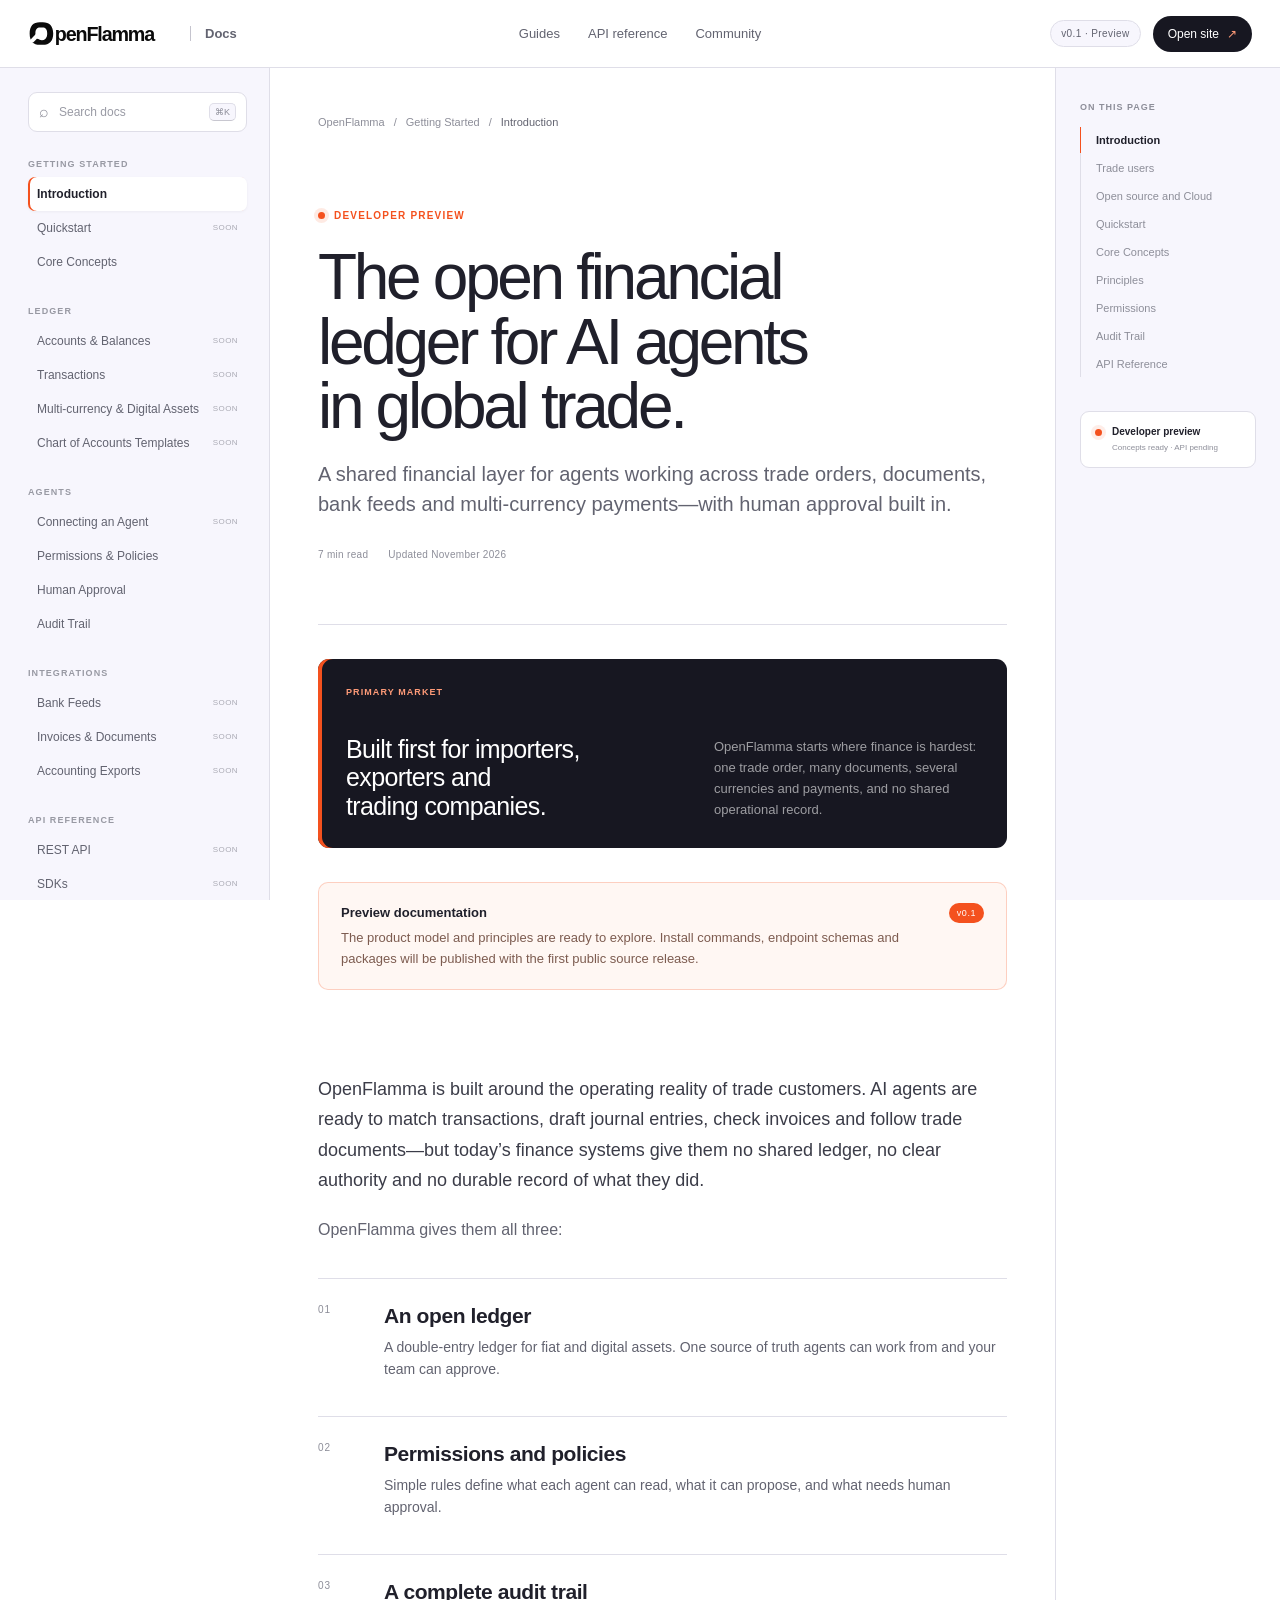
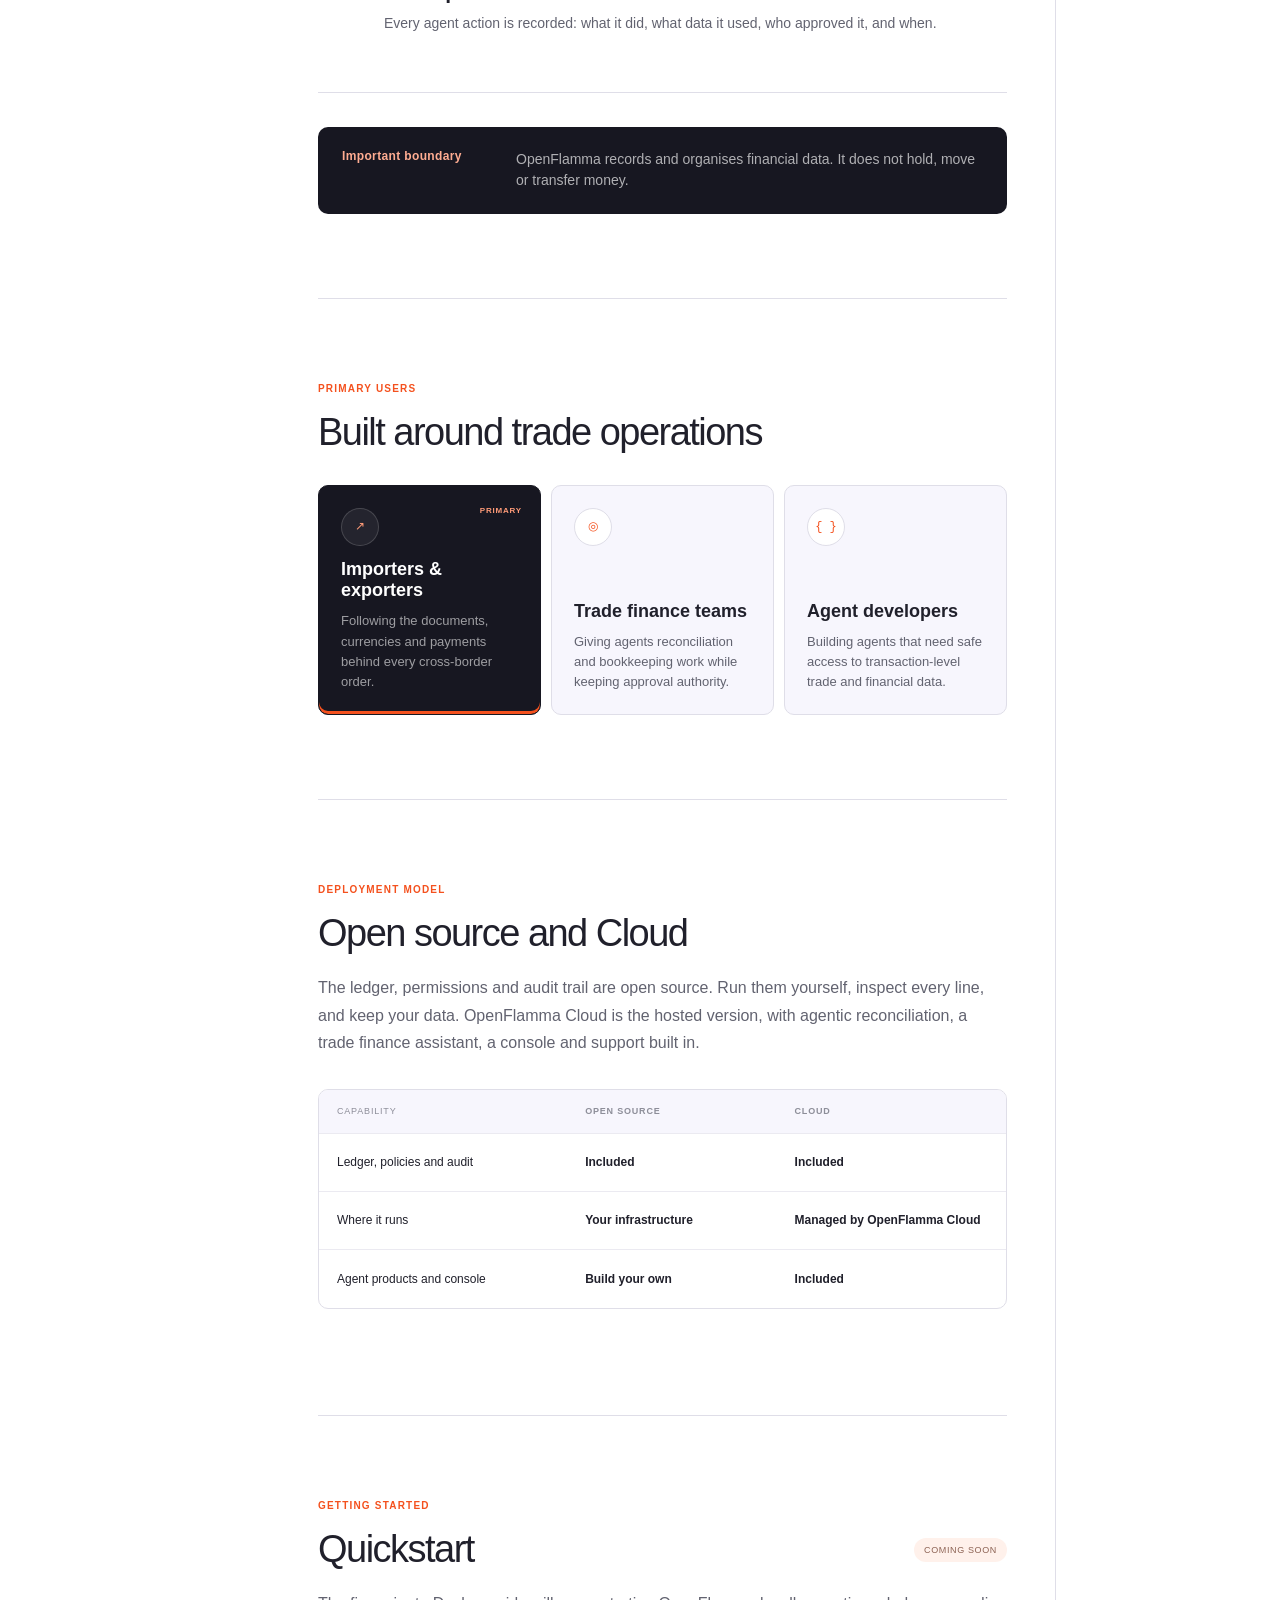
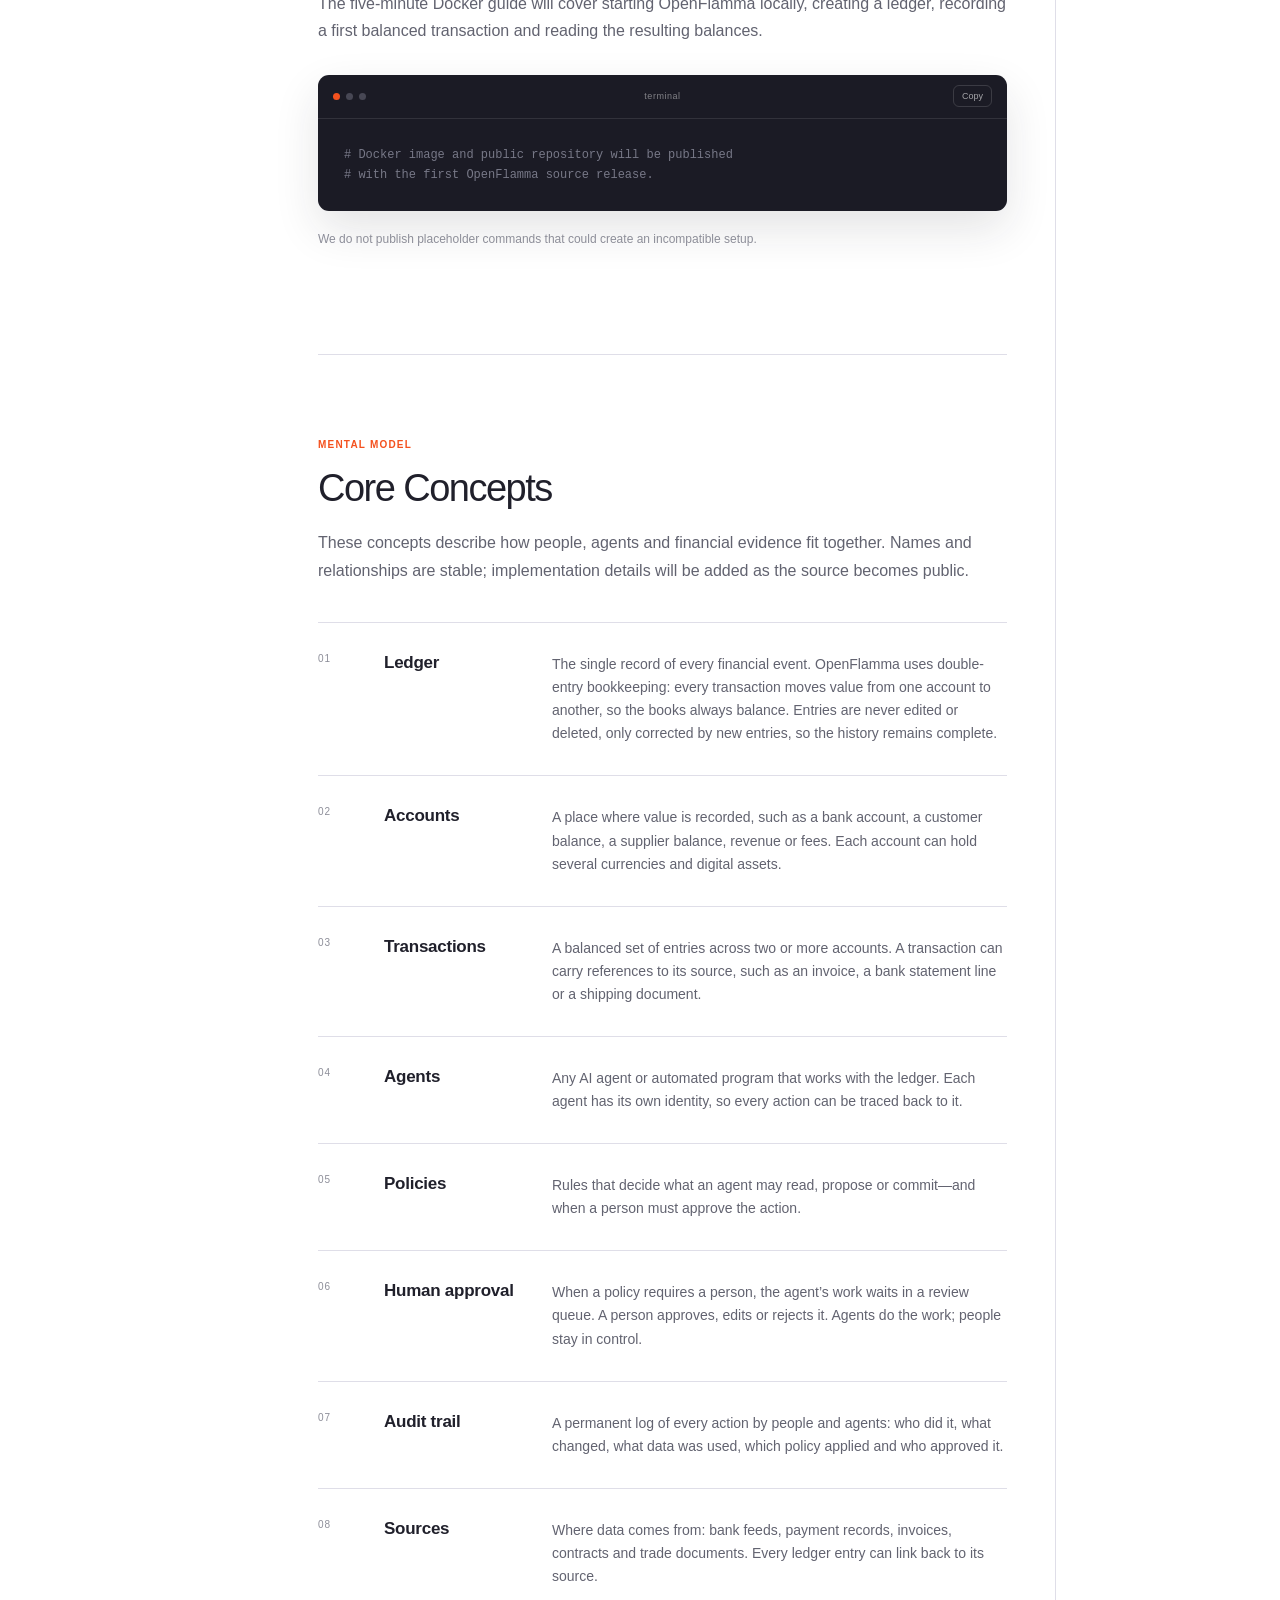
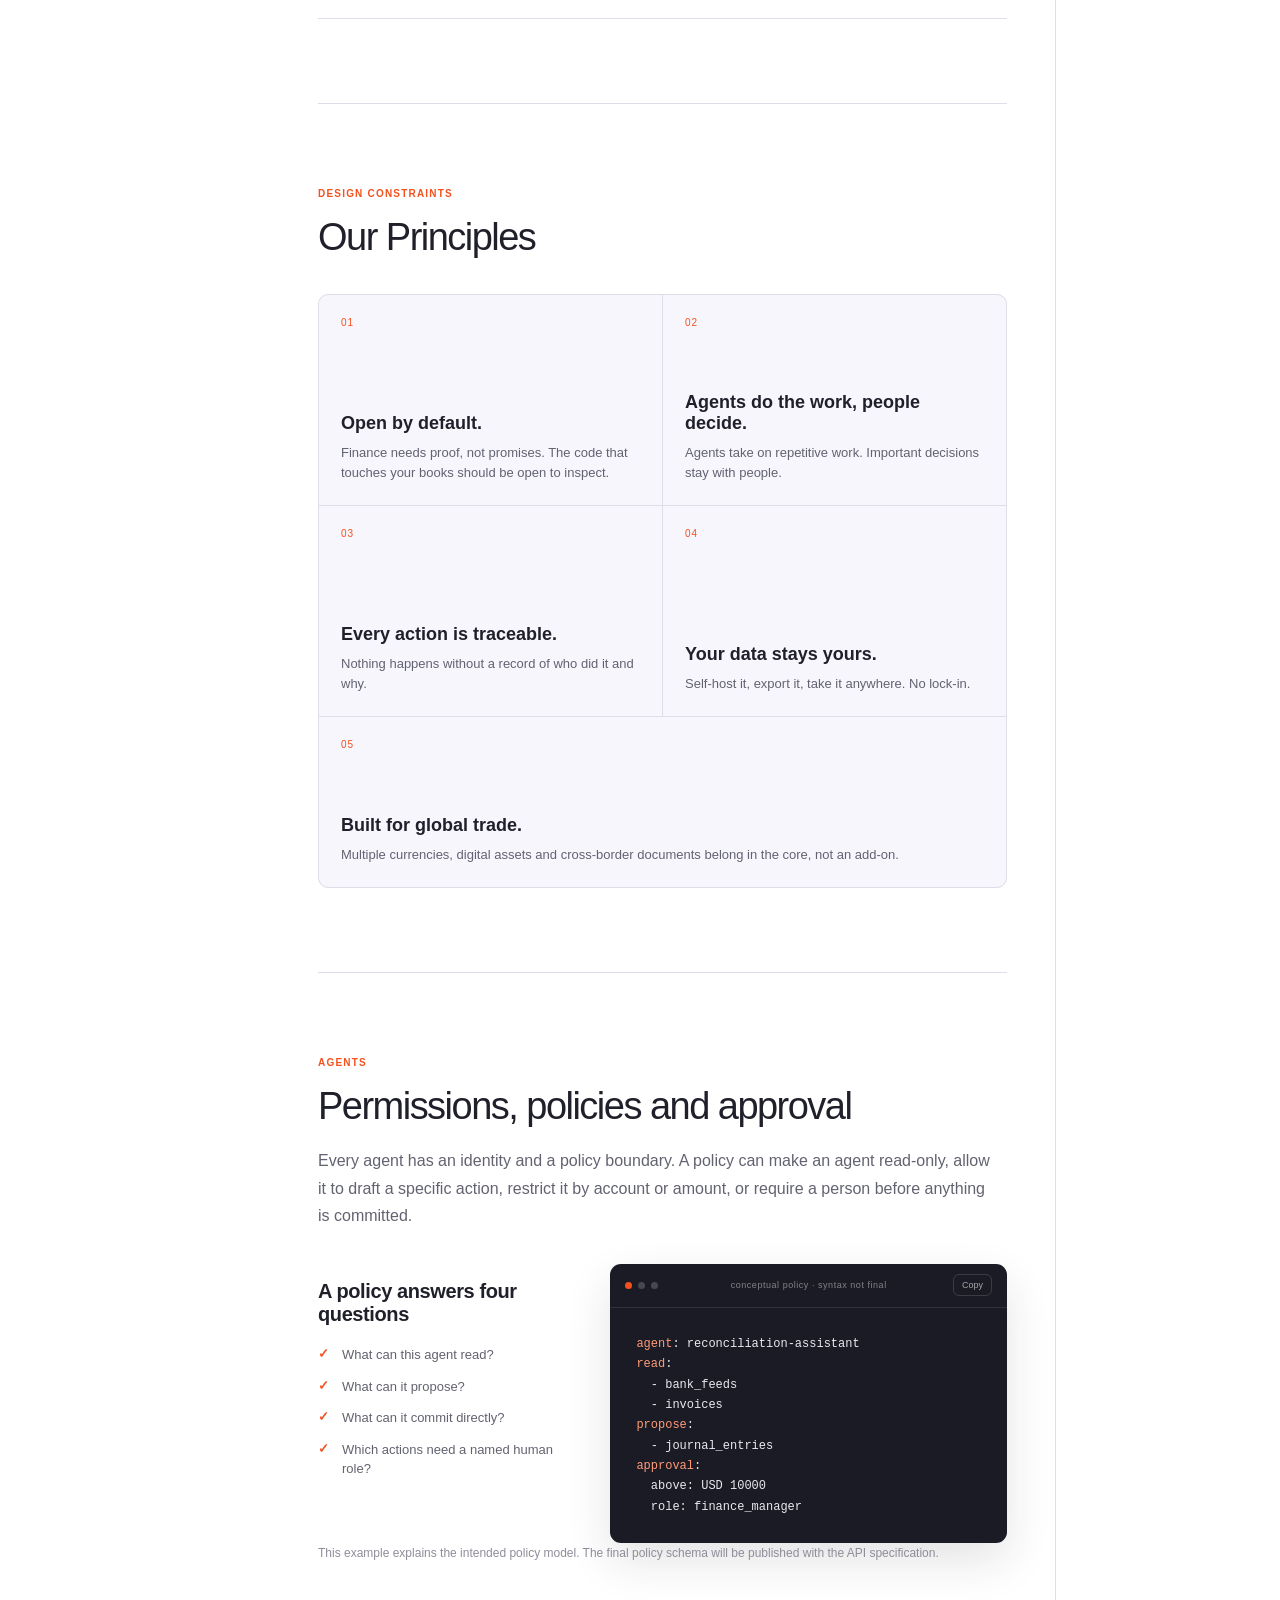
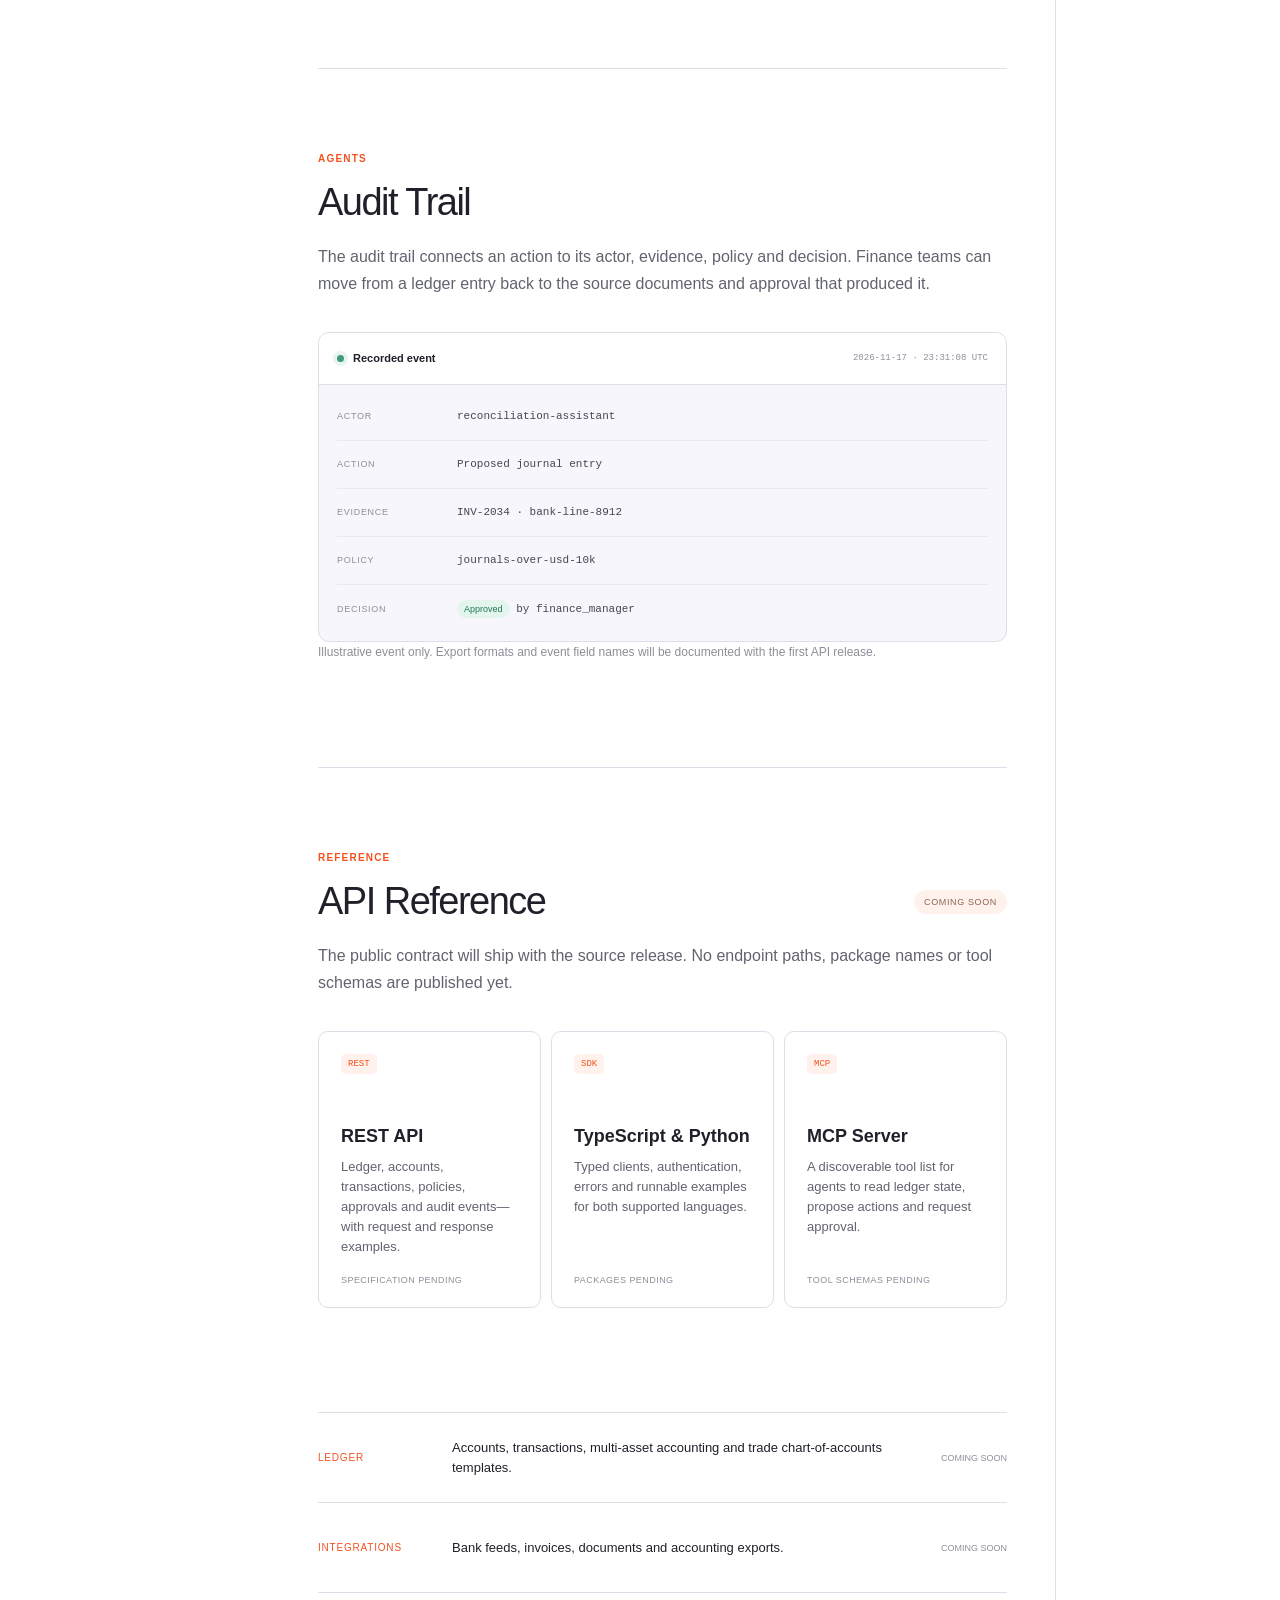
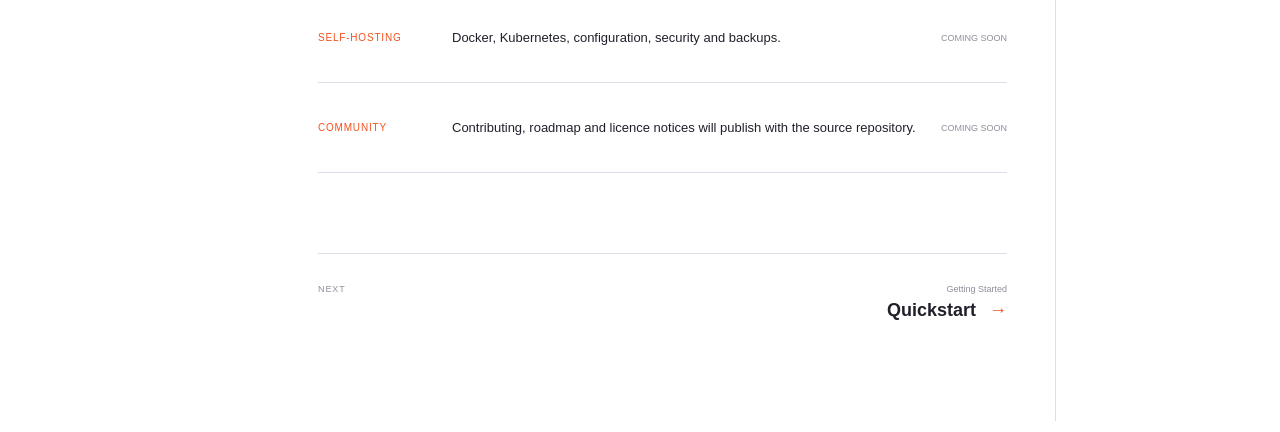
==== commit 4a823410: "Remove customer section" ====
--- a/docs/index.html
+++ b/docs/index.html
@@ -133,7 +133,6 @@
             <div role="row"><span role="cell">Where it runs</span><b role="cell">Your infrastructure</b><b role="cell">Managed by OpenFlamma Cloud</b></div>
             <div role="row"><span role="cell">Agent products and console</span><b role="cell">Build your own</b><b role="cell">Included</b></div>
           </div>
-          <p class="origin-note">OpenFlamma serves 1,000+ importers, exporters and trading companies.</p>
         </section>
 
         <section class="prose-section coming-section" id="quickstart">
